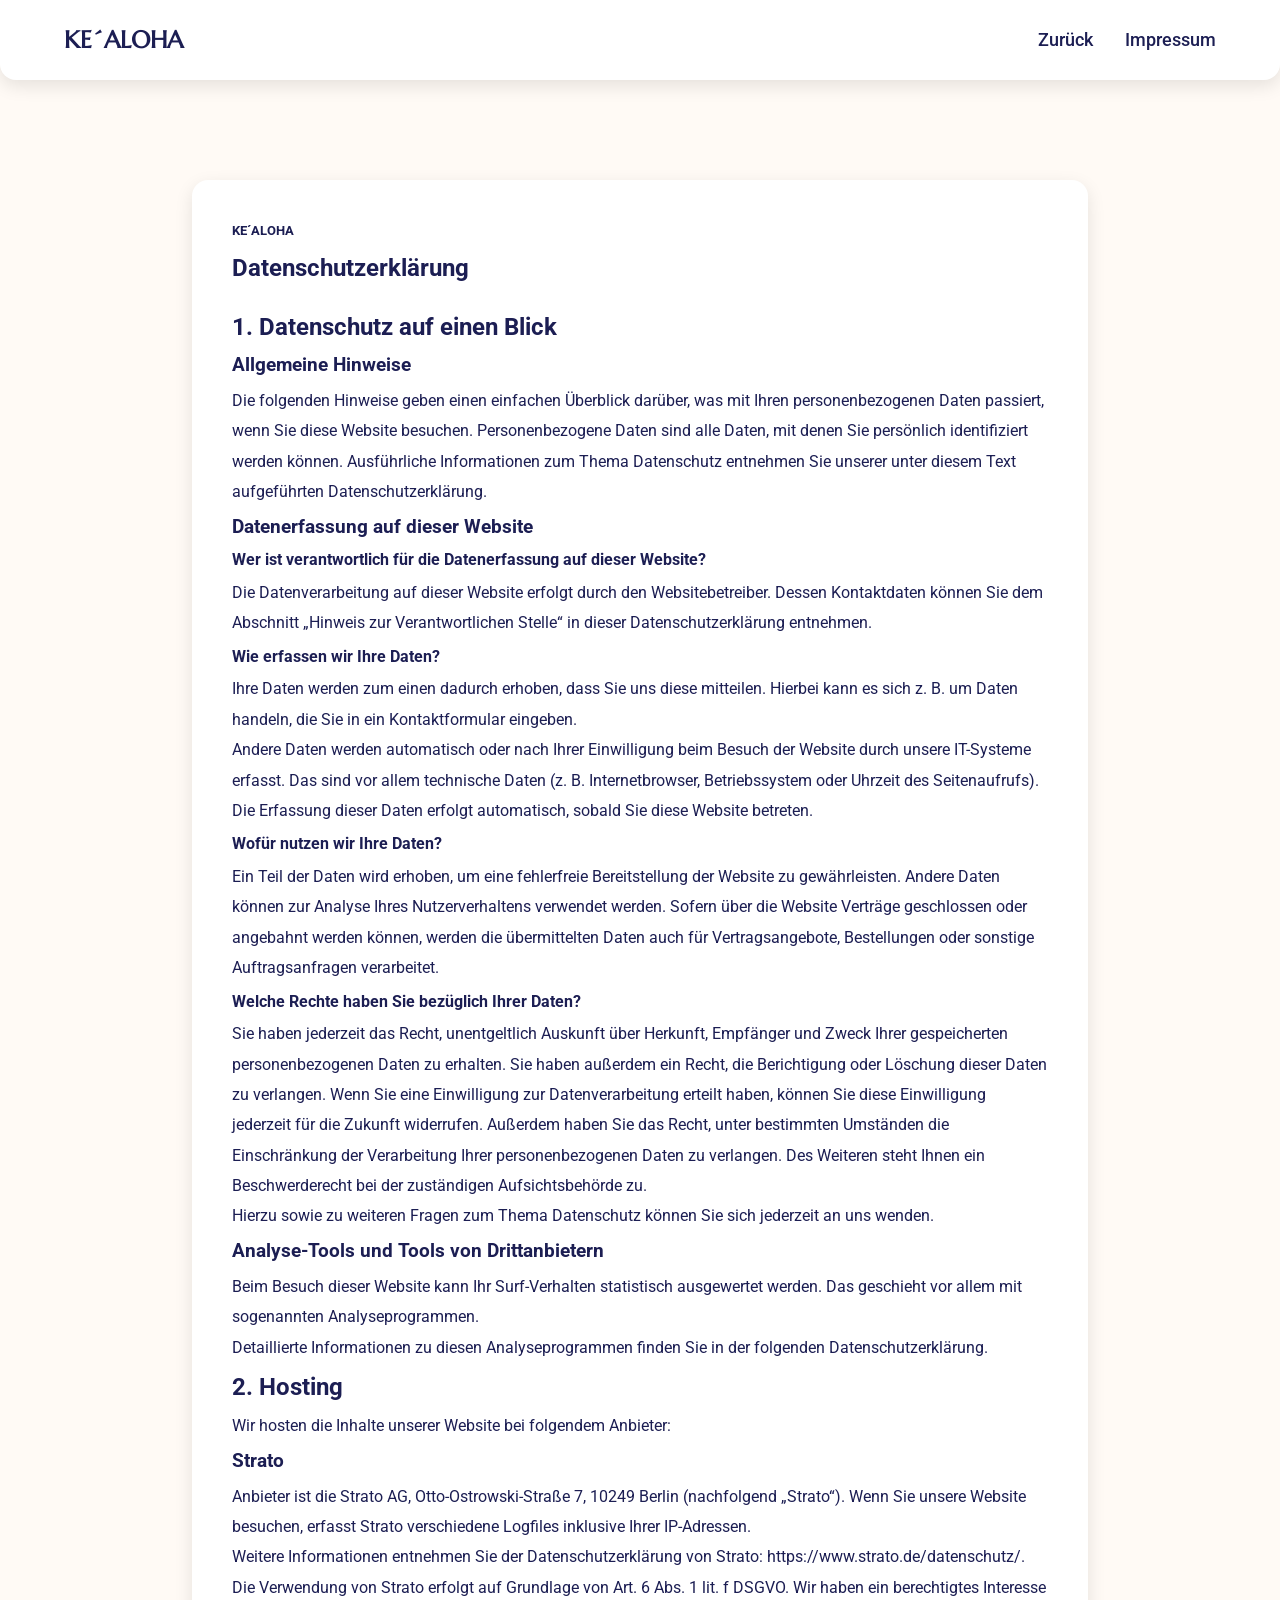
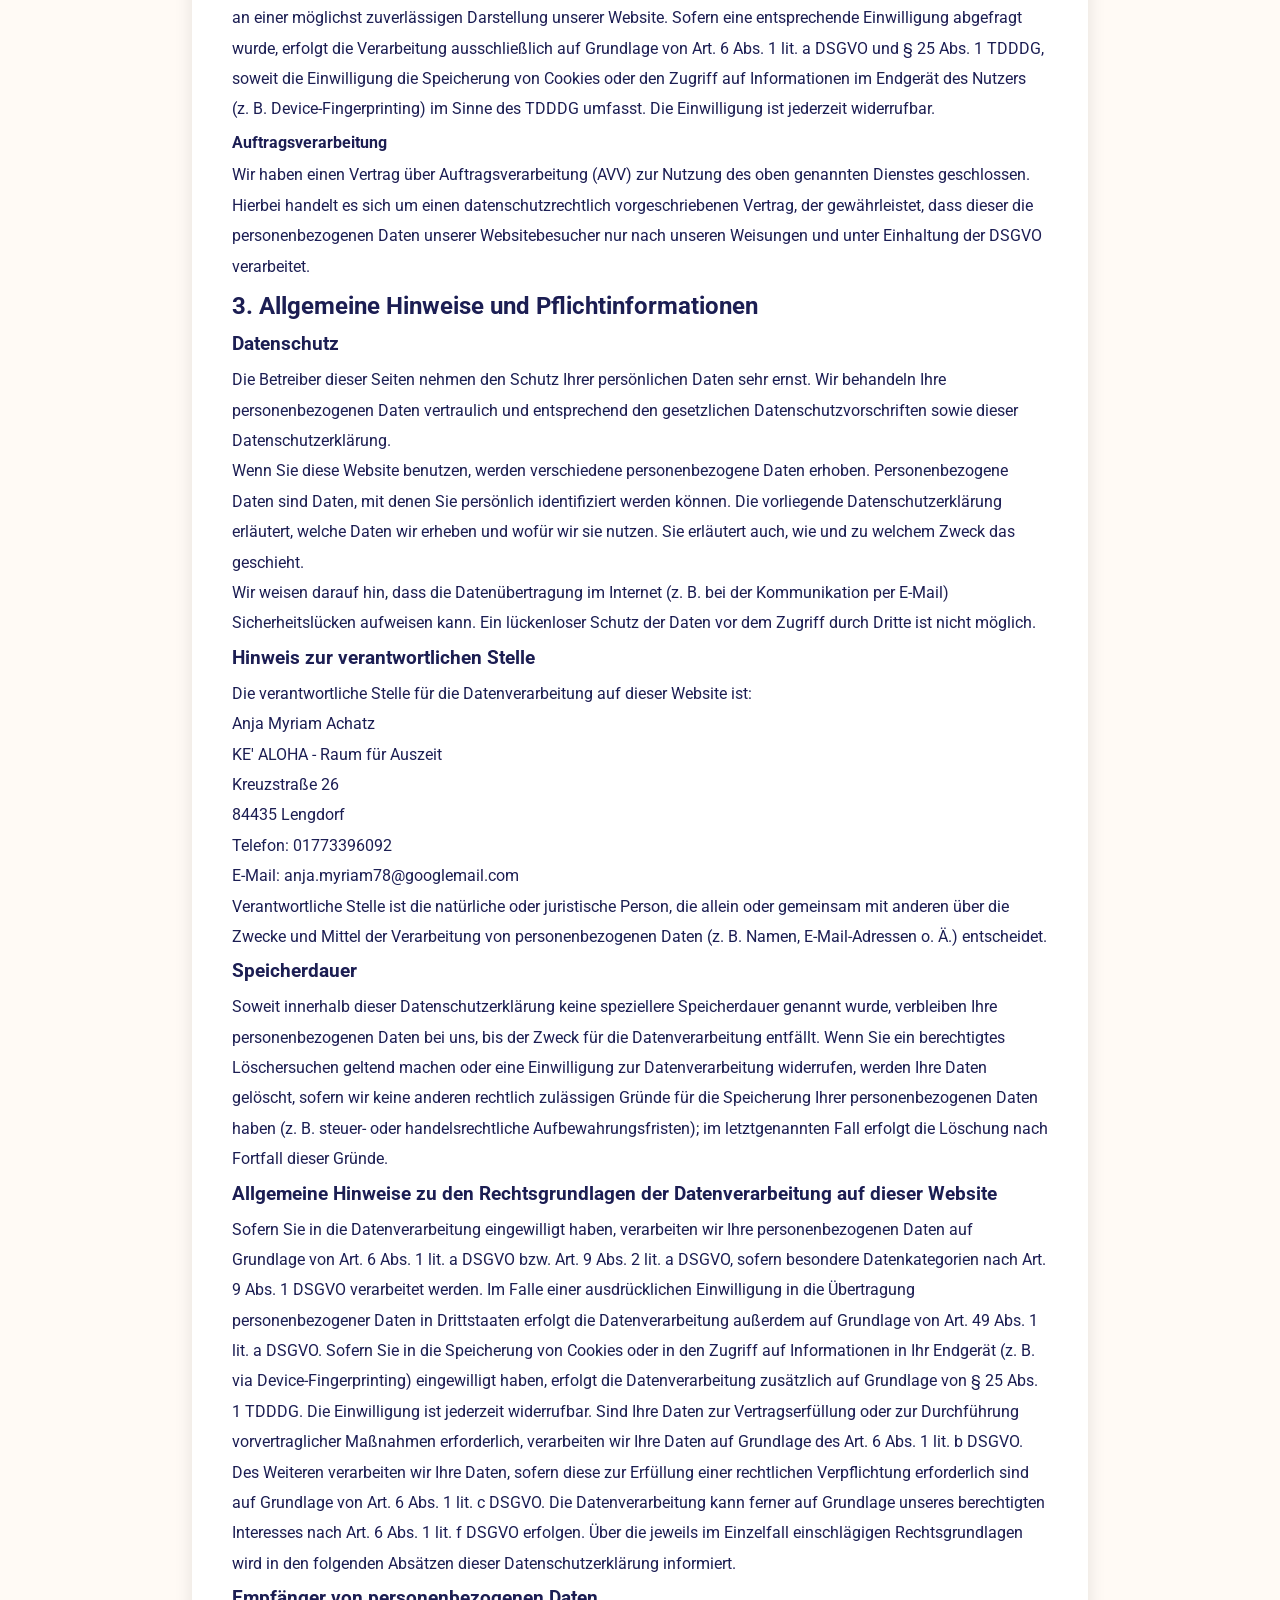
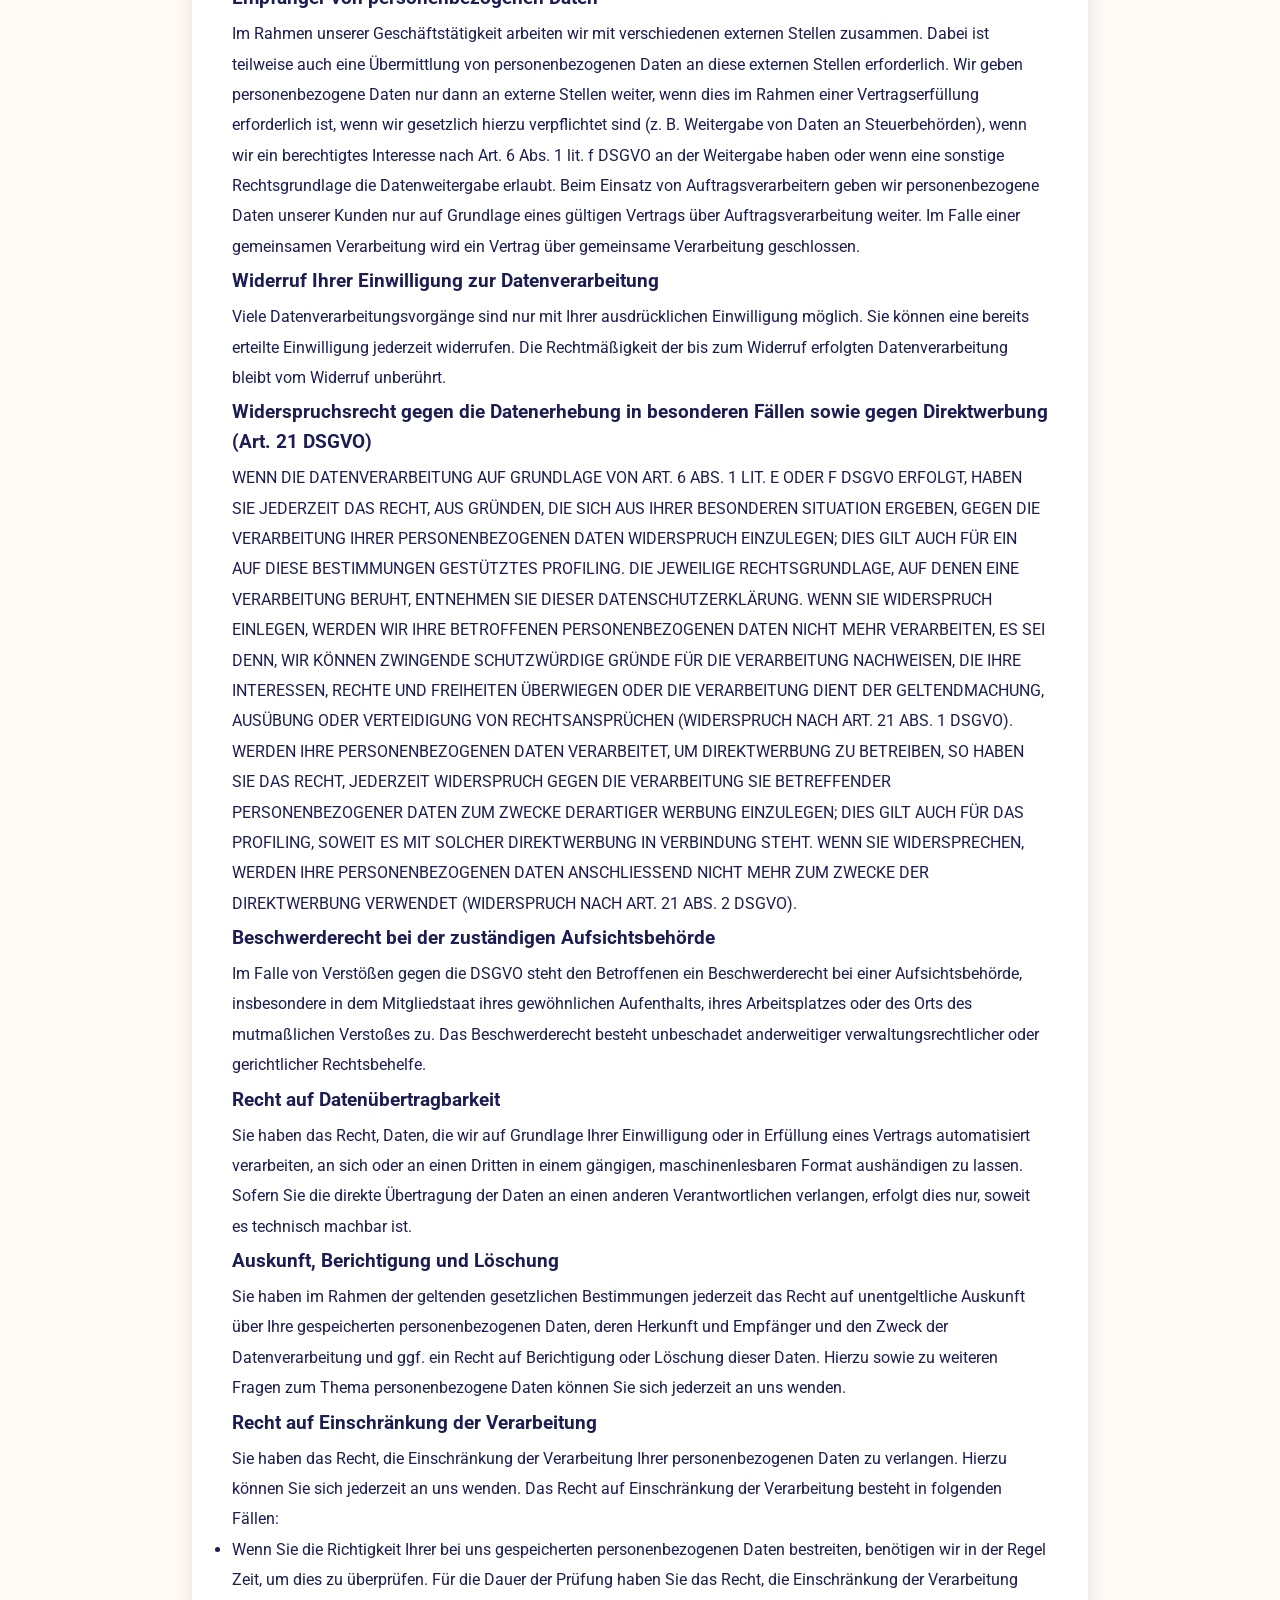
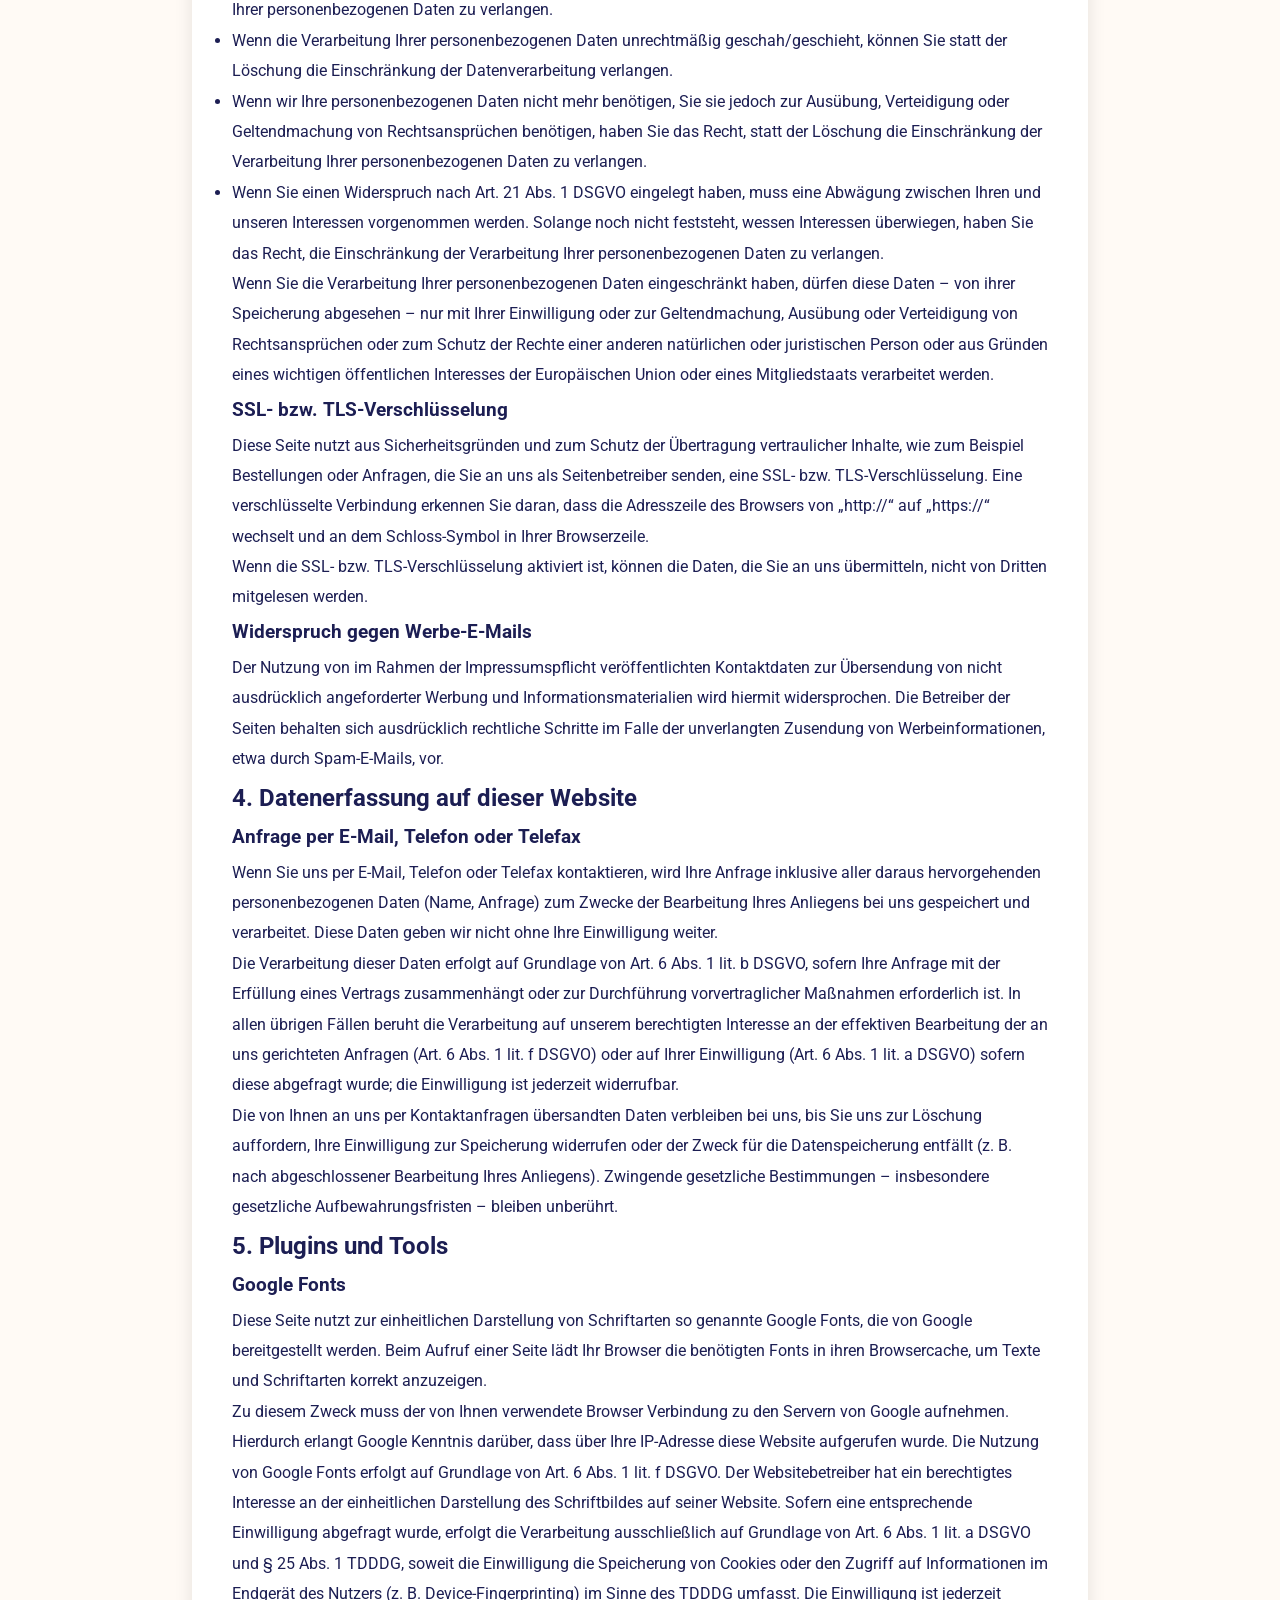
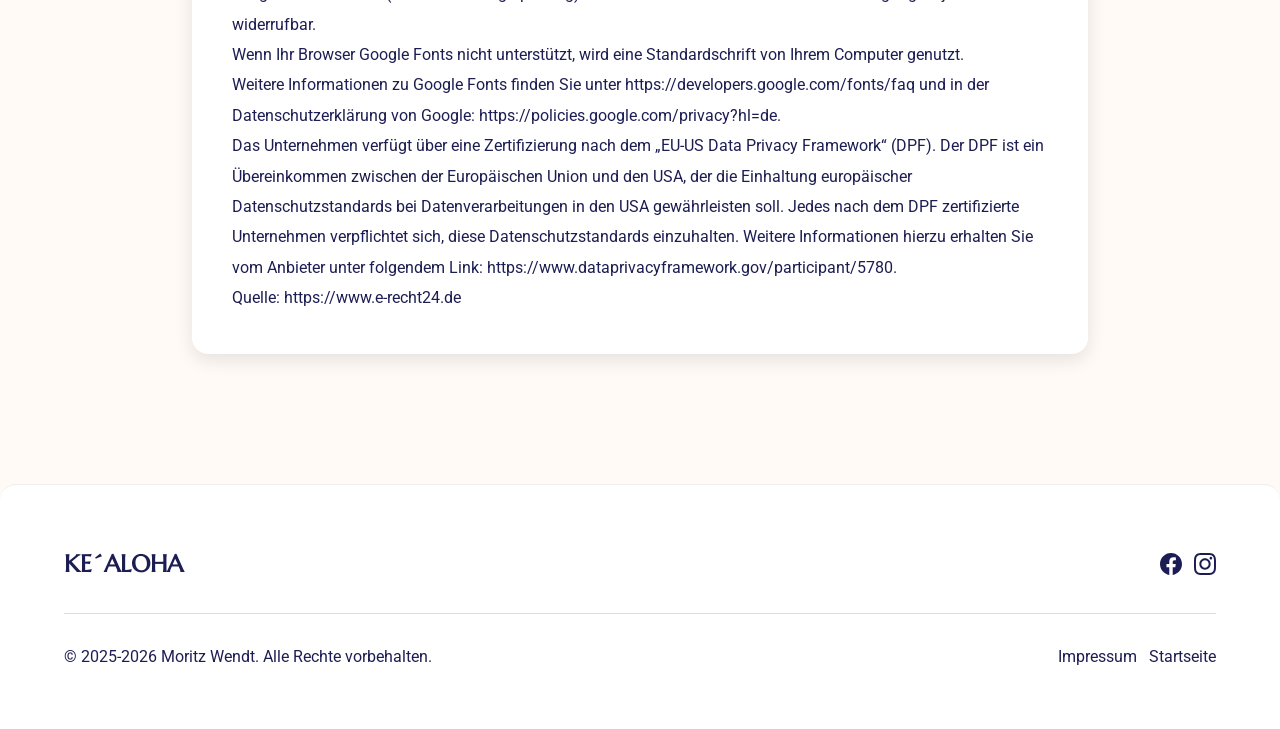
==== datenschutz/index.html @ 2be11ff4 "minor design and content changes" ====
<!DOCTYPE html>
<html lang="de">

<head>
    <meta charset="UTF-8">
    <meta name="viewport" content="width=device-width, initial-scale=1.0">
    <title>KE´ALOHA – Raum für Auszeit</title>
    <link rel="icon" type="image/png" href="../assets/images/aloha.jpg">
    <link rel="stylesheet" href="../assets/style/style.css">
    <link href='https://unpkg.com/boxicons@2.1.4/css/boxicons.min.css' rel='stylesheet'>
    <link rel="preconnect" href="https://fonts.googleapis.com">
    <link rel="preconnect" href="https://fonts.gstatic.com" crossorigin>
    <link href="https://fonts.googleapis.com/css2?family=Inter:ital,opsz,wght@0,14..32,100..900;1,14..32,100..900&family=Marcellus&display=swap" rel="stylesheet">

    <style>
        p {
            margin: 0 !important;
        }
        h2{
            margin: 5px 0 !important;
        }
        h3{
            margin: 5px 0 !important;
        }
        h4{
            margin: 5px 0 !important;
        }
        </style>
</head>

<body>
    <nav>
        <div class="logo">
            <p class="top-logo">KE´ALOHA</p>
        </div>
        <ul>
            <li>
                <a href="../index.html">Zurück</a>
            </li>
            <li>
                <a href="../impressum/">Impressum</a>
            </li>
        </ul>
        <button class="btn-primary" style="display: none;">Kontakt</button>
        <button id="menuButton" onclick="openMenu()">
            <i class='bx bx-menu'></i>
        </button>
    </nav>
    <section class="data" id="main">
        <div class="page-card">
            <h5>KE´ALOHA</h5>
            <h1 style="margin: 8px 0 20px;">Datenschutz&shy;erkl&auml;rung</h1>
            <h2>1. Datenschutz auf einen Blick</h2>
            <h3>Allgemeine Hinweise</h3>
            <p>Die folgenden Hinweise geben einen einfachen &Uuml;berblick dar&uuml;ber, was mit Ihren personenbezogenen Daten passiert, wenn Sie diese Website besuchen. Personenbezogene Daten sind alle Daten, mit denen Sie pers&ouml;nlich identifiziert
                werden k&ouml;nnen. Ausf&uuml;hrliche Informationen zum Thema Datenschutz entnehmen Sie unserer unter diesem Text aufgef&uuml;hrten Datenschutzerkl&auml;rung.</p>
            <h3>Datenerfassung auf dieser Website</h3>
            <h4>Wer ist verantwortlich f&uuml;r die Datenerfassung auf dieser Website?</h4>
            <p>Die Datenverarbeitung auf dieser Website erfolgt durch den Websitebetreiber. Dessen Kontaktdaten k&ouml;nnen Sie dem Abschnitt &bdquo;Hinweis zur Verantwortlichen Stelle&ldquo; in dieser Datenschutzerkl&auml;rung entnehmen.</p>
            <h4>Wie erfassen wir Ihre Daten?</h4>
            <p>Ihre Daten werden zum einen dadurch erhoben, dass Sie uns diese mitteilen. Hierbei kann es sich z.&nbsp;B. um Daten handeln, die Sie in ein Kontaktformular eingeben.</p>
            <p>Andere Daten werden automatisch oder nach Ihrer Einwilligung beim Besuch der Website durch unsere IT-Systeme erfasst. Das sind vor allem technische Daten (z.&nbsp;B. Internetbrowser, Betriebssystem oder Uhrzeit des Seitenaufrufs). Die Erfassung
                dieser Daten erfolgt automatisch, sobald Sie diese Website betreten.</p>
            <h4>Wof&uuml;r nutzen wir Ihre Daten?</h4>
            <p>Ein Teil der Daten wird erhoben, um eine fehlerfreie Bereitstellung der Website zu gew&auml;hrleisten. Andere Daten k&ouml;nnen zur Analyse Ihres Nutzerverhaltens verwendet werden. Sofern &uuml;ber die Website Vertr&auml;ge geschlossen oder
                angebahnt werden k&ouml;nnen, werden die &uuml;bermittelten Daten auch f&uuml;r Vertragsangebote, Bestellungen oder sonstige Auftragsanfragen verarbeitet.</p>
            <h4>Welche Rechte haben Sie bez&uuml;glich Ihrer Daten?</h4>
            <p>Sie haben jederzeit das Recht, unentgeltlich Auskunft &uuml;ber Herkunft, Empf&auml;nger und Zweck Ihrer gespeicherten personenbezogenen Daten zu erhalten. Sie haben au&szlig;erdem ein Recht, die Berichtigung oder L&ouml;schung dieser Daten
                zu verlangen. Wenn Sie eine Einwilligung zur Datenverarbeitung erteilt haben, k&ouml;nnen Sie diese Einwilligung jederzeit f&uuml;r die Zukunft widerrufen. Au&szlig;erdem haben Sie das Recht, unter bestimmten Umst&auml;nden die Einschr&auml;nkung
                der Verarbeitung Ihrer personenbezogenen Daten zu verlangen. Des Weiteren steht Ihnen ein Beschwerderecht bei der zust&auml;ndigen Aufsichtsbeh&ouml;rde zu.</p>
            <p>Hierzu sowie zu weiteren Fragen zum Thema Datenschutz k&ouml;nnen Sie sich jederzeit an uns wenden.</p>
            <h3>Analyse-Tools und Tools von Dritt&shy;anbietern</h3>
            <p>Beim Besuch dieser Website kann Ihr Surf-Verhalten statistisch ausgewertet werden. Das geschieht vor allem mit sogenannten Analyseprogrammen.</p>
            <p>Detaillierte Informationen zu diesen Analyseprogrammen finden Sie in der folgenden Datenschutzerkl&auml;rung.</p>
            <h2>2. Hosting</h2>
            <p>Wir hosten die Inhalte unserer Website bei folgendem Anbieter:</p>
            <h3>Strato</h3>
            <p>Anbieter ist die Strato AG, Otto-Ostrowski-Stra&szlig;e 7, 10249 Berlin (nachfolgend &bdquo;Strato&ldquo;). Wenn Sie unsere Website besuchen, erfasst Strato verschiedene Logfiles inklusive Ihrer IP-Adressen.</p>
            <p>Weitere Informationen entnehmen Sie der Datenschutzerkl&auml;rung von Strato: <a href="https://www.strato.de/datenschutz/" target="_blank" rel="noopener noreferrer">https://www.strato.de/datenschutz/</a>.</p>
            <p>Die Verwendung von Strato erfolgt auf Grundlage von Art. 6 Abs. 1 lit. f DSGVO. Wir haben ein berechtigtes Interesse an einer m&ouml;glichst zuverl&auml;ssigen Darstellung unserer Website. Sofern eine entsprechende Einwilligung abgefragt wurde,
                erfolgt die Verarbeitung ausschlie&szlig;lich auf Grundlage von Art. 6 Abs. 1 lit. a DSGVO und &sect; 25 Abs. 1 TDDDG, soweit die Einwilligung die Speicherung von Cookies oder den Zugriff auf Informationen im Endger&auml;t des Nutzers
                (z.&nbsp;B. Device-Fingerprinting) im Sinne des TDDDG umfasst. Die Einwilligung ist jederzeit widerrufbar.</p>

            <h4>Auftragsverarbeitung</h4>
            <p>Wir haben einen Vertrag &uuml;ber Auftragsverarbeitung (AVV) zur Nutzung des oben genannten Dienstes geschlossen. Hierbei handelt es sich um einen datenschutzrechtlich vorgeschriebenen Vertrag, der gew&auml;hrleistet, dass dieser die personenbezogenen
                Daten unserer Websitebesucher nur nach unseren Weisungen und unter Einhaltung der DSGVO verarbeitet.</p>
            <h2>3. Allgemeine Hinweise und Pflicht&shy;informationen</h2>
            <h3>Datenschutz</h3>
            <p>Die Betreiber dieser Seiten nehmen den Schutz Ihrer pers&ouml;nlichen Daten sehr ernst. Wir behandeln Ihre personenbezogenen Daten vertraulich und entsprechend den gesetzlichen Datenschutzvorschriften sowie dieser Datenschutzerkl&auml;rung.</p>
            <p>Wenn Sie diese Website benutzen, werden verschiedene personenbezogene Daten erhoben. Personenbezogene Daten sind Daten, mit denen Sie pers&ouml;nlich identifiziert werden k&ouml;nnen. Die vorliegende Datenschutzerkl&auml;rung erl&auml;utert,
                welche Daten wir erheben und wof&uuml;r wir sie nutzen. Sie erl&auml;utert auch, wie und zu welchem Zweck das geschieht.</p>
            <p>Wir weisen darauf hin, dass die Daten&uuml;bertragung im Internet (z.&nbsp;B. bei der Kommunikation per E-Mail) Sicherheitsl&uuml;cken aufweisen kann. Ein l&uuml;ckenloser Schutz der Daten vor dem Zugriff durch Dritte ist nicht m&ouml;glich.</p>
            <h3>Hinweis zur verantwortlichen Stelle</h3>
            <p>Die verantwortliche Stelle f&uuml;r die Datenverarbeitung auf dieser Website ist:</p>
            <p>Anja Myriam Achatz
                <br /> KE&#039; ALOHA - Raum f&uuml;r Auszeit
                <br /> Kreuzstra&szlig;e 26
                <br /> 84435 Lengdorf</p>

            <p>Telefon: 01773396092
                <br /> E-Mail: anja.myriam78@googlemail.com</p>
            <p>Verantwortliche Stelle ist die nat&uuml;rliche oder juristische Person, die allein oder gemeinsam mit anderen &uuml;ber die Zwecke und Mittel der Verarbeitung von personenbezogenen Daten (z.&nbsp;B. Namen, E-Mail-Adressen o. &Auml;.) entscheidet.</p>

            <h3>Speicherdauer</h3>
            <p>Soweit innerhalb dieser Datenschutzerkl&auml;rung keine speziellere Speicherdauer genannt wurde, verbleiben Ihre personenbezogenen Daten bei uns, bis der Zweck f&uuml;r die Datenverarbeitung entf&auml;llt. Wenn Sie ein berechtigtes L&ouml;schersuchen
                geltend machen oder eine Einwilligung zur Datenverarbeitung widerrufen, werden Ihre Daten gel&ouml;scht, sofern wir keine anderen rechtlich zul&auml;ssigen Gr&uuml;nde f&uuml;r die Speicherung Ihrer personenbezogenen Daten haben (z.&nbsp;B.
                steuer- oder handelsrechtliche Aufbewahrungsfristen); im letztgenannten Fall erfolgt die L&ouml;schung nach Fortfall dieser Gr&uuml;nde.</p>
            <h3>Allgemeine Hinweise zu den Rechtsgrundlagen der Datenverarbeitung auf dieser Website</h3>
            <p>Sofern Sie in die Datenverarbeitung eingewilligt haben, verarbeiten wir Ihre personenbezogenen Daten auf Grundlage von Art. 6 Abs. 1 lit. a DSGVO bzw. Art. 9 Abs. 2 lit. a DSGVO, sofern besondere Datenkategorien nach Art. 9 Abs. 1 DSGVO verarbeitet
                werden. Im Falle einer ausdr&uuml;cklichen Einwilligung in die &Uuml;bertragung personenbezogener Daten in Drittstaaten erfolgt die Datenverarbeitung au&szlig;erdem auf Grundlage von Art. 49 Abs. 1 lit. a DSGVO. Sofern Sie in die Speicherung
                von Cookies oder in den Zugriff auf Informationen in Ihr Endger&auml;t (z.&nbsp;B. via Device-Fingerprinting) eingewilligt haben, erfolgt die Datenverarbeitung zus&auml;tzlich auf Grundlage von &sect; 25 Abs. 1 TDDDG. Die Einwilligung
                ist jederzeit widerrufbar. Sind Ihre Daten zur Vertragserf&uuml;llung oder zur Durchf&uuml;hrung vorvertraglicher Ma&szlig;nahmen erforderlich, verarbeiten wir Ihre Daten auf Grundlage des Art. 6 Abs. 1 lit. b DSGVO. Des Weiteren verarbeiten
                wir Ihre Daten, sofern diese zur Erf&uuml;llung einer rechtlichen Verpflichtung erforderlich sind auf Grundlage von Art. 6 Abs. 1 lit. c DSGVO. Die Datenverarbeitung kann ferner auf Grundlage unseres berechtigten Interesses nach Art. 6
                Abs. 1 lit. f DSGVO erfolgen. &Uuml;ber die jeweils im Einzelfall einschl&auml;gigen Rechtsgrundlagen wird in den folgenden Abs&auml;tzen dieser Datenschutzerkl&auml;rung informiert.</p>
            <h3>Empf&auml;nger von personenbezogenen Daten</h3>
            <p>Im Rahmen unserer Gesch&auml;ftst&auml;tigkeit arbeiten wir mit verschiedenen externen Stellen zusammen. Dabei ist teilweise auch eine &Uuml;bermittlung von personenbezogenen Daten an diese externen Stellen erforderlich. Wir geben personenbezogene
                Daten nur dann an externe Stellen weiter, wenn dies im Rahmen einer Vertragserf&uuml;llung erforderlich ist, wenn wir gesetzlich hierzu verpflichtet sind (z.&nbsp;B. Weitergabe von Daten an Steuerbeh&ouml;rden), wenn wir ein berechtigtes
                Interesse nach Art. 6 Abs. 1 lit. f DSGVO an der Weitergabe haben oder wenn eine sonstige Rechtsgrundlage die Datenweitergabe erlaubt. Beim Einsatz von Auftragsverarbeitern geben wir personenbezogene Daten unserer Kunden nur auf Grundlage
                eines g&uuml;ltigen Vertrags &uuml;ber Auftragsverarbeitung weiter. Im Falle einer gemeinsamen Verarbeitung wird ein Vertrag &uuml;ber gemeinsame Verarbeitung geschlossen.</p>
            <h3>Widerruf Ihrer Einwilligung zur Datenverarbeitung</h3>
            <p>Viele Datenverarbeitungsvorg&auml;nge sind nur mit Ihrer ausdr&uuml;cklichen Einwilligung m&ouml;glich. Sie k&ouml;nnen eine bereits erteilte Einwilligung jederzeit widerrufen. Die Rechtm&auml;&szlig;igkeit der bis zum Widerruf erfolgten Datenverarbeitung
                bleibt vom Widerruf unber&uuml;hrt.</p>
            <h3>Widerspruchsrecht gegen die Datenerhebung in besonderen F&auml;llen sowie gegen Direktwerbung (Art. 21 DSGVO)</h3>
            <p>WENN DIE DATENVERARBEITUNG AUF GRUNDLAGE VON ART. 6 ABS. 1 LIT. E ODER F DSGVO ERFOLGT, HABEN SIE JEDERZEIT DAS RECHT, AUS GR&Uuml;NDEN, DIE SICH AUS IHRER BESONDEREN SITUATION ERGEBEN, GEGEN DIE VERARBEITUNG IHRER PERSONENBEZOGENEN DATEN
                WIDERSPRUCH EINZULEGEN; DIES GILT AUCH F&Uuml;R EIN AUF DIESE BESTIMMUNGEN GEST&Uuml;TZTES PROFILING. DIE JEWEILIGE RECHTSGRUNDLAGE, AUF DENEN EINE VERARBEITUNG BERUHT, ENTNEHMEN SIE DIESER DATENSCHUTZERKL&Auml;RUNG. WENN SIE WIDERSPRUCH
                EINLEGEN, WERDEN WIR IHRE BETROFFENEN PERSONENBEZOGENEN DATEN NICHT MEHR VERARBEITEN, ES SEI DENN, WIR K&Ouml;NNEN ZWINGENDE SCHUTZW&Uuml;RDIGE GR&Uuml;NDE F&Uuml;R DIE VERARBEITUNG NACHWEISEN, DIE IHRE INTERESSEN, RECHTE UND FREIHEITEN
                &Uuml;BERWIEGEN ODER DIE VERARBEITUNG DIENT DER GELTENDMACHUNG, AUS&Uuml;BUNG ODER VERTEIDIGUNG VON RECHTSANSPR&Uuml;CHEN (WIDERSPRUCH NACH ART. 21 ABS. 1 DSGVO).</p>
            <p>WERDEN IHRE PERSONENBEZOGENEN DATEN VERARBEITET, UM DIREKTWERBUNG ZU BETREIBEN, SO HABEN SIE DAS RECHT, JEDERZEIT WIDERSPRUCH GEGEN DIE VERARBEITUNG SIE BETREFFENDER PERSONENBEZOGENER DATEN ZUM ZWECKE DERARTIGER WERBUNG EINZULEGEN; DIES GILT
                AUCH F&Uuml;R DAS PROFILING, SOWEIT ES MIT SOLCHER DIREKTWERBUNG IN VERBINDUNG STEHT. WENN SIE WIDERSPRECHEN, WERDEN IHRE PERSONENBEZOGENEN DATEN ANSCHLIESSEND NICHT MEHR ZUM ZWECKE DER DIREKTWERBUNG VERWENDET (WIDERSPRUCH NACH ART. 21
                ABS. 2 DSGVO).</p>
            <h3>Beschwerde&shy;recht bei der zust&auml;ndigen Aufsichts&shy;beh&ouml;rde</h3>
            <p>Im Falle von Verst&ouml;&szlig;en gegen die DSGVO steht den Betroffenen ein Beschwerderecht bei einer Aufsichtsbeh&ouml;rde, insbesondere in dem Mitgliedstaat ihres gew&ouml;hnlichen Aufenthalts, ihres Arbeitsplatzes oder des Orts des mutma&szlig;lichen
                Versto&szlig;es zu. Das Beschwerderecht besteht unbeschadet anderweitiger verwaltungsrechtlicher oder gerichtlicher Rechtsbehelfe.</p>
            <h3>Recht auf Daten&shy;&uuml;bertrag&shy;barkeit</h3>
            <p>Sie haben das Recht, Daten, die wir auf Grundlage Ihrer Einwilligung oder in Erf&uuml;llung eines Vertrags automatisiert verarbeiten, an sich oder an einen Dritten in einem g&auml;ngigen, maschinenlesbaren Format aush&auml;ndigen zu lassen.
                Sofern Sie die direkte &Uuml;bertragung der Daten an einen anderen Verantwortlichen verlangen, erfolgt dies nur, soweit es technisch machbar ist.</p>
            <h3>Auskunft, Berichtigung und L&ouml;schung</h3>
            <p>Sie haben im Rahmen der geltenden gesetzlichen Bestimmungen jederzeit das Recht auf unentgeltliche Auskunft &uuml;ber Ihre gespeicherten personenbezogenen Daten, deren Herkunft und Empf&auml;nger und den Zweck der Datenverarbeitung und ggf.
                ein Recht auf Berichtigung oder L&ouml;schung dieser Daten. Hierzu sowie zu weiteren Fragen zum Thema personenbezogene Daten k&ouml;nnen Sie sich jederzeit an uns wenden.</p>
            <h3>Recht auf Einschr&auml;nkung der Verarbeitung</h3>
            <p>Sie haben das Recht, die Einschr&auml;nkung der Verarbeitung Ihrer personenbezogenen Daten zu verlangen. Hierzu k&ouml;nnen Sie sich jederzeit an uns wenden. Das Recht auf Einschr&auml;nkung der Verarbeitung besteht in folgenden F&auml;llen:</p>
            <ul>
                <li>Wenn Sie die Richtigkeit Ihrer bei uns gespeicherten personenbezogenen Daten bestreiten, ben&ouml;tigen wir in der Regel Zeit, um dies zu &uuml;berpr&uuml;fen. F&uuml;r die Dauer der Pr&uuml;fung haben Sie das Recht, die Einschr&auml;nkung
                    der Verarbeitung Ihrer personenbezogenen Daten zu verlangen.</li>
                <li>Wenn die Verarbeitung Ihrer personenbezogenen Daten unrechtm&auml;&szlig;ig geschah/geschieht, k&ouml;nnen Sie statt der L&ouml;schung die Einschr&auml;nkung der Datenverarbeitung verlangen.</li>
                <li>Wenn wir Ihre personenbezogenen Daten nicht mehr ben&ouml;tigen, Sie sie jedoch zur Aus&uuml;bung, Verteidigung oder Geltendmachung von Rechtsanspr&uuml;chen ben&ouml;tigen, haben Sie das Recht, statt der L&ouml;schung die Einschr&auml;nkung
                    der Verarbeitung Ihrer personenbezogenen Daten zu verlangen.</li>
                <li>Wenn Sie einen Widerspruch nach Art. 21 Abs. 1 DSGVO eingelegt haben, muss eine Abw&auml;gung zwischen Ihren und unseren Interessen vorgenommen werden. Solange noch nicht feststeht, wessen Interessen &uuml;berwiegen, haben Sie das Recht,
                    die Einschr&auml;nkung der Verarbeitung Ihrer personenbezogenen Daten zu verlangen.</li>
            </ul>
            <p>Wenn Sie die Verarbeitung Ihrer personenbezogenen Daten eingeschr&auml;nkt haben, d&uuml;rfen diese Daten &ndash; von ihrer Speicherung abgesehen &ndash; nur mit Ihrer Einwilligung oder zur Geltendmachung, Aus&uuml;bung oder Verteidigung von
                Rechtsanspr&uuml;chen oder zum Schutz der Rechte einer anderen nat&uuml;rlichen oder juristischen Person oder aus Gr&uuml;nden eines wichtigen &ouml;ffentlichen Interesses der Europ&auml;ischen Union oder eines Mitgliedstaats verarbeitet
                werden.</p>
            <h3>SSL- bzw. TLS-Verschl&uuml;sselung</h3>
            <p>Diese Seite nutzt aus Sicherheitsgr&uuml;nden und zum Schutz der &Uuml;bertragung vertraulicher Inhalte, wie zum Beispiel Bestellungen oder Anfragen, die Sie an uns als Seitenbetreiber senden, eine SSL- bzw. TLS-Verschl&uuml;sselung. Eine
                verschl&uuml;sselte Verbindung erkennen Sie daran, dass die Adresszeile des Browsers von &bdquo;http://&ldquo; auf &bdquo;https://&ldquo; wechselt und an dem Schloss-Symbol in Ihrer Browserzeile.</p>
            <p>Wenn die SSL- bzw. TLS-Verschl&uuml;sselung aktiviert ist, k&ouml;nnen die Daten, die Sie an uns &uuml;bermitteln, nicht von Dritten mitgelesen werden.</p>
            <h3>Widerspruch gegen Werbe-E-Mails</h3>
            <p>Der Nutzung von im Rahmen der Impressumspflicht ver&ouml;ffentlichten Kontaktdaten zur &Uuml;bersendung von nicht ausdr&uuml;cklich angeforderter Werbung und Informationsmaterialien wird hiermit widersprochen. Die Betreiber der Seiten behalten
                sich ausdr&uuml;cklich rechtliche Schritte im Falle der unverlangten Zusendung von Werbeinformationen, etwa durch Spam-E-Mails, vor.</p>
            <h2>4. Datenerfassung auf dieser Website</h2>
            <h3>Anfrage per E-Mail, Telefon oder Telefax</h3>
            <p>Wenn Sie uns per E-Mail, Telefon oder Telefax kontaktieren, wird Ihre Anfrage inklusive aller daraus hervorgehenden personenbezogenen Daten (Name, Anfrage) zum Zwecke der Bearbeitung Ihres Anliegens bei uns gespeichert und verarbeitet. Diese
                Daten geben wir nicht ohne Ihre Einwilligung weiter.</p>
            <p>Die Verarbeitung dieser Daten erfolgt auf Grundlage von Art. 6 Abs. 1 lit. b DSGVO, sofern Ihre Anfrage mit der Erf&uuml;llung eines Vertrags zusammenh&auml;ngt oder zur Durchf&uuml;hrung vorvertraglicher Ma&szlig;nahmen erforderlich ist.
                In allen &uuml;brigen F&auml;llen beruht die Verarbeitung auf unserem berechtigten Interesse an der effektiven Bearbeitung der an uns gerichteten Anfragen (Art. 6 Abs. 1 lit. f DSGVO) oder auf Ihrer Einwilligung (Art. 6 Abs. 1 lit. a DSGVO)
                sofern diese abgefragt wurde; die Einwilligung ist jederzeit widerrufbar.</p>
            <p>Die von Ihnen an uns per Kontaktanfragen &uuml;bersandten Daten verbleiben bei uns, bis Sie uns zur L&ouml;schung auffordern, Ihre Einwilligung zur Speicherung widerrufen oder der Zweck f&uuml;r die Datenspeicherung entf&auml;llt (z.&nbsp;B.
                nach abgeschlossener Bearbeitung Ihres Anliegens). Zwingende gesetzliche Bestimmungen &ndash; insbesondere gesetzliche Aufbewahrungsfristen &ndash; bleiben unber&uuml;hrt.</p>
            <h2>5. Plugins und Tools</h2>
            <h3>Google Fonts</h3>
            <p>Diese Seite nutzt zur einheitlichen Darstellung von Schriftarten so genannte Google Fonts, die von Google bereitgestellt werden. Beim Aufruf einer Seite l&auml;dt Ihr Browser die ben&ouml;tigten Fonts in ihren Browsercache, um Texte und Schriftarten
                korrekt anzuzeigen.</p>
            <p>Zu diesem Zweck muss der von Ihnen verwendete Browser Verbindung zu den Servern von Google aufnehmen. Hierdurch erlangt Google Kenntnis dar&uuml;ber, dass &uuml;ber Ihre IP-Adresse diese Website aufgerufen wurde. Die Nutzung von Google Fonts
                erfolgt auf Grundlage von Art. 6 Abs. 1 lit. f DSGVO. Der Websitebetreiber hat ein berechtigtes Interesse an der einheitlichen Darstellung des Schriftbildes auf seiner Website. Sofern eine entsprechende Einwilligung abgefragt wurde, erfolgt
                die Verarbeitung ausschlie&szlig;lich auf Grundlage von Art. 6 Abs. 1 lit. a DSGVO und &sect; 25 Abs. 1 TDDDG, soweit die Einwilligung die Speicherung von Cookies oder den Zugriff auf Informationen im Endger&auml;t des Nutzers (z.&nbsp;B.
                Device-Fingerprinting) im Sinne des TDDDG umfasst. Die Einwilligung ist jederzeit widerrufbar.</p>
            <p>Wenn Ihr Browser Google Fonts nicht unterst&uuml;tzt, wird eine Standardschrift von Ihrem Computer genutzt.</p>
            <p>Weitere Informationen zu Google Fonts finden Sie unter <a href="https://developers.google.com/fonts/faq" target="_blank" rel="noopener noreferrer">https://developers.google.com/fonts/faq</a> und in der Datenschutzerkl&auml;rung von Google:
                <a href="https://policies.google.com/privacy?hl=de" target="_blank" rel="noopener noreferrer">https://policies.google.com/privacy?hl=de</a>.</p>
            <p>Das Unternehmen verf&uuml;gt &uuml;ber eine Zertifizierung nach dem &bdquo;EU-US Data Privacy Framework&ldquo; (DPF). Der DPF ist ein &Uuml;bereinkommen zwischen der Europ&auml;ischen Union und den USA, der die Einhaltung europ&auml;ischer
                Datenschutzstandards bei Datenverarbeitungen in den USA gew&auml;hrleisten soll. Jedes nach dem DPF zertifizierte Unternehmen verpflichtet sich, diese Datenschutzstandards einzuhalten. Weitere Informationen hierzu erhalten Sie vom Anbieter
                unter folgendem Link: <a href="https://www.dataprivacyframework.gov/participant/5780" target="_blank" rel="noopener noreferrer">https://www.dataprivacyframework.gov/participant/5780</a>.</p>
            <p>Quelle: <a href="https://www.e-recht24.de">https://www.e-recht24.de</a></p>
        </div>
    </section>
    <footer>
        <div class="top">
            <div class="logo">
                <a href="../index.html" class="top-logo">KE´ALOHA</a>
            </div>
            <div class="social-links">
                <a href="https://www.facebook.com/people/Myriam-Achatz/100092449721151/" aria-label="Facebook">
                    <svg xmlns="http://www.w3.org/2000/svg" viewBox="0 0 24 24" fill="currentColor" width="1em" height="1em"><path d="M24 12.073c0-6.627-5.373-12-12-12s-12 5.373-12 12c0 5.99 4.388 10.954 10.125 11.854v-8.385H7.078v-3.47h3.047V9.43c0-3.007 1.792-4.669 4.533-4.669 1.312 0 2.686.235 2.686.235v2.953H15.83c-1.491 0-1.956.925-1.956 1.874v2.25h3.328l-.532 3.47h-2.796v8.385C19.612 23.027 24 18.062 24 12.073z"/></svg>
                </a>
                <a href="https://www.instagram.com/myriamachatz/" aria-label="Instagram">
                    <svg xmlns="http://www.w3.org/2000/svg" viewBox="0 0 24 24" fill="currentColor" width="1em" height="1em"><path d="M12 2.163c3.204 0 3.584.012 4.85.07 3.252.148 4.771 1.691 4.919 4.919.058 1.265.069 1.645.069 4.849 0 3.205-.012 3.584-.069 4.849-.149 3.225-1.664 4.771-4.919 4.919-1.266.058-1.644.07-4.85.07-3.204 0-3.584-.012-4.849-.07-3.26-.149-4.771-1.699-4.919-4.92-.058-1.265-.07-1.644-.07-4.849 0-3.204.013-3.583.07-4.849.149-3.227 1.664-4.771 4.919-4.919 1.266-.057 1.645-.069 4.849-.069zm0-2.163c-3.259 0-3.667.014-4.947.072-4.358.2-6.78 2.618-6.98 6.98-.059 1.281-.073 1.689-.073 4.948 0 3.259.014 3.668.072 4.948.2 4.358 2.618 6.78 6.98 6.98 1.281.058 1.689.072 4.948.072 3.259 0 3.668-.014 4.948-.072 4.354-.2 6.782-2.618 6.979-6.98.059-1.28.073-1.689.073-4.948 0-3.259-.014-3.667-.072-4.947-.196-4.354-2.617-6.78-6.979-6.98-1.281-.059-1.69-.073-4.949-.073zm0 5.838c-3.403 0-6.162 2.759-6.162 6.162s2.759 6.163 6.162 6.163 6.162-2.759 6.162-6.163c0-3.403-2.759-6.162-6.162-6.162zm0 10.162c-2.209 0-4-1.79-4-4 0-2.209 1.791-4 4-4s4 1.791 4 4c0 2.21-1.791 4-4 4zm6.406-11.845c-.796 0-1.441.645-1.441 1.44s.645 1.44 1.441 1.44c.795 0 1.439-.645 1.439-1.44s-.644-1.44-1.439-1.44z"/></svg>
                </a>
            </div>
        </div>
        <div class="separator"></div>
        <div class="bottom">
            <p>© 2025-2026 Moritz Wendt. Alle Rechte vorbehalten.</p>
            <div class="links">
                <a href="../impressum/" style="padding-right: 8px;">Impressum</a>
                <a href="../index.html">Startseite</a>
            </div>
        </div>
    </footer>
    <script src="../assets/script/script.js"></script>
</body>

</html>
---- assets/style/style.css ----
@import url('https://fonts.googleapis.com/css2?family=Roboto:wght@300;400;500;700&display=swap');
@import url('https://fonts.googleapis.com/css2?family=Inter:ital,opsz,wght@0,14..32,100..900;1,14..32,100..900&family=Marcellus&display=swap');

:root {
    --clr-primary: #ff7f16;
    --clr-secondary: #006b6a;
    --clr-bg: #fffaf5;
    --clr-text: #1c1e53;

    --radius: 16px;
    --shadow: 0 6px 18px rgba(0, 0, 0, 0.1);

    --font-h1: 2.5rem;
    --font-h2: 2rem;
    --font-h3: 1.25rem;
    --font-body: 1rem;
    scroll-behavior: smooth;
}

* {
    margin: 0;
    padding: 0;
    box-sizing: border-box;
    font-family: 'Roboto', sans-serif;
    text-decoration: none;
}

body {
    color: var(--clr-text);
    background-color: var(--clr-bg);
    scroll-behavior: smooth;
    line-height: 1.6;
    padding-top: 80px;
}

.main-data{
    display: flex !important;
}

.data{
    padding: 100px 15%;
}

a {
    color: inherit;
}

/* ---------- NAVIGATION ---------- */
nav {
    background-color: #fff;
    position: fixed !important;
    top: 0;
    left: 0;
    width: 100%;
    display: flex;
    justify-content: space-between;
    align-items: center;
    padding: 0 5%;
    height: 80px;
    box-shadow: var(--shadow);
    z-index: 1000;
    border-radius: 0 0 var(--radius) var(--radius);
}

nav ul {
    display: flex;
    gap: 32px;
}

nav ul li {
    list-style: none;
}

nav a {
    color: var(--clr-text);
    text-decoration: none;
    font-weight: 500;
    transition: color 0.3s ease;
}

nav a:hover {
    color: var(--clr-primary);
}

@media (min-width: 992px) {
    nav ul li a {
        position: relative;
        padding-bottom: 3px;
        padding-top: 2px;
        color: var(--clr-text);
    }

    nav ul li a::after {
        content: '';
        position: absolute;
        bottom: 0;
        left: 0;
        width: 0;
        height: 2px;
        border-radius: 100px;
        background-color: var(--clr-secondary);
        transition: width 0.3s ease;
    }

    nav ul li a:hover {
        color: var(--clr-text);
    }

    nav ul li a:hover::after {
        width: 80%;
    }
}

.top-logo{
    font-family: "Marcellus", serif;
    font-size: 1.5rem;
    font-weight: 800;
    font-style: normal;
}

nav .logo {
    display: flex;
    align-items: center;
    gap: 8px;
}

nav .logo img {
    width: 40px;
    height: 40px;
    border-radius: 50%;
}

/* Buttons */
.btn-primary,
.btn-accent,
.btn-disabled {
    padding: 12px 24px;
    border-radius: var(--radius);
    border: none;
    cursor: pointer;
    font-weight: 500;
    transition: all 0.3s ease;
}

.btn-primary {
    background-color: transparent;
    border: 1px solid var(--clr-secondary);
    color: var(--clr-secondary);
}

.btn-primary:hover {
    background-color: var(--clr-secondary);
    color: #fff;
}

.btn-accent {
    background-color: var(--clr-primary);
    color: #fff;
}

.btn-accent:hover {
    background-color: #ff9e40;
}

.btn-disabled {
    background-color: #ddd;
    color: #666;
    cursor: not-allowed;
}

#menuButton {
    display: none;
    background: none;
    border: none;
    font-size: 28px;
}

.main button{
    border-radius: 16px;
    padding: 10px 18px;
    margin: 1rem 0.5rem 0 0;
}

.main button a{
    font-size: 1rem;
    padding: 0;
}
/* ---------- SECTIONS ---------- */
section {
    padding: 100px 5%;
}

/* HERO */
.main {
    display: grid;
    grid-template-columns: 1fr 1fr;
    grid-template-rows: 1fr;
    align-items: center;
    justify-content: space-between;
    gap: 40px;
    flex-wrap: wrap;
}

.main .left h1 {
    font-size: var(--font-h1);
    margin: 10px 0;
}

.main .left span {
    color: var(--clr-primary);
}

.main p {
    font-size: var(--font-body);
    margin-top: 16px;
}

.main img {
    width: 100%;
    max-width: 450px;
    border-radius: var(--radius);
    box-shadow: var(--shadow);
}

.main .right{
    display: flex;
    justify-content: flex-end;
}

/* .main .right, .about .left{
    display: grid;
    justify-items: center;
    align-items: center;
} */
/* ---------- LEISTUNGEN ---------- */

.skills{
    background-color: #fffaf0; /* gleiche Farbe wie .timeline */
    border-radius: var(--radius);
    box-shadow: var(--shadow);
    padding: 80px 5%;
}

.skill-items {
    display: grid;
    grid-template-columns: repeat(auto-fit, minmax(280px, 1fr));
    gap: 30px;
}

.skills h2 {
    text-align: center;
    margin-bottom: 50px;
}

.skill-items .item {
    background-color: #fff;
    border-radius: var(--radius);
    padding: 30px;
    box-shadow: var(--shadow);
    transition: transform 0.3s ease;
}

.skill-items .item:hover {
    transform: translateY(-4px);
}

.skill-items .icon {
    font-size: 32px;
    color: var(--clr-secondary);
    margin-bottom: -5px;
}

/* ---------- ABOUT ---------- */
.about {
    display: grid;
    grid-template-columns: 1fr 1fr;
    grid-template-rows: 1fr;
    align-items: center;
    gap: 40px;
    flex-wrap: wrap;
}

.about img {
    width: 100%;
    max-width: 400px;
    border-radius: var(--radius);
    box-shadow: var(--shadow);
}

/* ---------- TIMELINE ---------- */
.timeline {
    background-color: #fffaf0;
    border-radius: var(--radius);
    box-shadow: var(--shadow);
}

.timeline h2 {
    text-align: center;
    margin-bottom: 50px;
}

.timeline-container {
    position: relative;
}

.timeline-container::before {
    content: "";
    position: absolute;
    left: 50%;
    width: 3px;
    background: var(--clr-secondary);
    top: 0;
    bottom: 0;
    transform: translateX(-50%);
}

.timeline-item {
    position: relative;
    width: 50%;
    padding: 20px;
}

.timeline-item.left {
    left: 0;
    text-align: right;
}

.timeline-item.right {
    left: 50%;
}

.timeline-item .content {
    background: #fff;
    padding: 20px 30px;
    border-radius: var(--radius);
    box-shadow: var(--shadow);
    position: relative;
    z-index: 2;
}


/* ABOUT ROOM */

.portfolio{
    padding: 100px 5% 30px 5%;
}


/* GALLERY */

.gallery-box{
    padding: 0 0 0 0;
}

.carousel {
  background: var(--clr-bg);
}

.carousel-cell {
  width: 70%;
  height: 200px;
  display: -webkit-box;
  display: -webkit-flex;
  display:         flex;
  -webkit-box-pack: center;
  -webkit-justify-content: center;
          justify-content: center;
  -webkit-align-items: center;
          align-items: center;
}

.carousel-cell img {
  display: block;
  max-width: 100%;
  max-height: 100%;
  /* dim unselected */
  opacity: 0.7;
  -webkit-transform: scale(0.85);
          transform: scale(0.85);
  -webkit-filter: blur(5px);
          filter: blur(5px);
  -webkit-transition: opacity 0.3s, -webkit-transform 0.3s, transform 0.3s, -webkit-filter 0.3s, filter 0.3s;
          transition: opacity 0.3s, transform 0.3s, filter 0.3s;
}

.carousel-cell.is-selected img {
  opacity: 1;
  -webkit-transform: scale(1);
          transform: scale(1);
  -webkit-filter: none;
          filter: none;
}

@media screen and ( min-width: 768px ) {
  .carousel-cell {
    height: 400px;
  }
}

@media screen and ( min-width: 960px ) {
  .carousel-cell {
    width: 60%;
  }
}

.flickity-prev-next-button {
  width: 60px;
  height: 60px;
  background: transparent;
  opacity: 0.6;
}
.flickity-prev-next-button:hover {
  background: transparent;
  opacity: 1;
}
.flickity-prev-next-button .arrow {
  fill: white;
}
.flickity-prev-next-button.no-svg {
  color: white;
}
.flickity-prev-next-button.previous { left: 0; }
.flickity-prev-next-button.next { right: 0; }
.flickity-prev-next-button:disabled {
  display: none;
}

/* ---------- PAGE CARDS (Impressum / Datenschutz) ---------- */
.page-card {
    background: #fff;
    border-radius: var(--radius);
    padding: 40px;
    box-shadow: var(--shadow);
    margin-bottom: 30px;
}

.page-card p,
.page-card li {
    line-height: 1.9;
}

.page-card h2 { margin-top: 1.4em; }
.page-card h3 { margin-top: 1.1em; }
.page-card h4 { margin-top: 0.8em; }

/* ---------- ROOM + CONTACT SECTION ---------- */
.room {
    background-color: #fffaf0;
    border-radius: var(--radius);
    box-shadow: var(--shadow);
    padding: 80px 5% !important;
    align-items: stretch;
}

.room > div {
    background: #fff;
    border-radius: var(--radius);
    padding: 36px 40px;
    box-shadow: var(--shadow);
}

/* ---------- FOOTER ---------- */
footer {
    background: #fff;
    padding: 60px 5%;
    border-top: 1px solid #eee;
    border-radius: var(--radius) var(--radius) 0 0;
}

footer .top {
    display: flex;
    justify-content: space-between;
    align-items: center;
    flex-wrap: wrap;
    gap: 20px;
}

footer ul {
    display: flex;
    gap: 24px;
    list-style: none;
}

footer .separator {
    height: 1px;
    background: #ddd;
    margin: 30px 0;
}

footer .bottom {
    display: flex;
    justify-content: space-between;
    align-items: center;
    flex-wrap: wrap;
    gap: 10px;
}

footer .links-a-r{
    padding-right: 8px;
}

footer a:hover {
    color: var(--clr-primary);
}

.social-links {
    display: flex;
    gap: 12px;
    align-items: center;
}

.social-links a {
    display: flex;
    align-items: center;
    justify-content: center;
    color: var(--clr-text);
    font-size: 22px;
    transition: color 0.3s ease;
}

.social-links a:hover {
    color: var(--clr-primary);
}

.social-links-button {
    display: inline-flex;
    align-items: center;
    justify-content: center;
    padding: 11px 20px;
    border-radius: 14px;
    width: auto;
    height: auto;
}

.social-links-button:hover {
    background-color: #c45e00 !important;
}

.social-links-button a {
    display: flex;
    align-items: center;
    justify-content: center;
    font-size: 34px;
    line-height: 1;
}


/* ======= NAVIGATION + DROPDOWN ======= */
nav {
    position: relative;
    z-index: 1000;
    border-radius: 0 0 var(--radius) var(--radius);
    box-shadow: var(--shadow);
    transition: border-radius 0.35s ease, box-shadow 0.35s ease;
}

nav.menu-active {
    border-radius: 0;
    box-shadow: none;
}

/* Dropdown-Menü */
nav ul {
    display: none;
    flex-direction: column;
    align-items: center;
    position: absolute;
    top: 80px;
    right: 0;
    width: 100%;
    background: #fff;
    border-radius: 0 0 var(--radius) var(--radius);
    padding: 10px 0;
    box-shadow: 0 10px 10px rgba(0, 0, 0, 0.1);
    opacity: 0;
    transform: translateY(-10px);
    pointer-events: none;
    transition: all 0.35s ease;
    z-index: 900;
}

nav ul.menu-show {
    display: flex;
    opacity: 1;
    transform: translateY(0);
    pointer-events: auto;
    animation: dropIn 0.35s ease forwards;
}

nav ul.menu-hide {
    display: flex;
    opacity: 0;
    transform: translateY(-10px);
    pointer-events: none;
    animation: dropOut 0.35s ease forwards;
}

@keyframes dropIn {
    0% {
        opacity: 0;
        transform: translateY(-10px);
    }

    100% {
        opacity: 1;
        transform: translateY(0);
    }
}

@keyframes dropOut {
    0% {
        opacity: 1;
        transform: translateY(0);
    }

    100% {
        opacity: 0;
        transform: translateY(-10px);
    }
}

nav ul li {
    margin: 4px 0;
}

nav ul a {
    font-size: 1.1rem;
    color: var(--clr-text);
    transition: color 0.3s ease;
}

nav ul a:hover {
    color: var(--clr-primary);
}

#menuButton {
    display: flex;
    justify-content: center;
    align-items: center;
    background: none;
    border: none;
    font-size: 30px;
    color: var(--clr-secondary);
    z-index: 1001;
    transition: transform 0.3s ease, color 0.3s ease;
}

#menuButton.active i {
    transform: rotate(90deg);
    color: var(--clr-primary);
}


@media (max-width: 1200px) {
    .main .left h1 {
        font-size: 2rem;
    }
}


@media (max-width: 992px) {
    nav ul {
        display: none;
    }

    nav .btn-primary {
        display: none;
    }

    .main {
        display: block;
        padding-top: 1rem;
    }

    .main .right {
        display: none;
    }

    .main .right2{
        display: block !important;
        padding-bottom: 0.5rem;  
    }

    .about {
        grid-template-columns: 1fr;
        grid-template-rows: 2fr;
    }

    .data-imp{
        padding-bottom: 0 !important;
    }

    .data{
        padding: 100px 5%;
    }

    #menuButton {
        display: block;
    }

    .timeline-container::before {
        display: flex;
    }

    .timeline-item {
        width: 100%;
    }

    .timeline-item.left,
    .timeline-item.right {
        text-align: left;
        left: 0;
    }

    section {
        padding: 50px 5%;
    }
}

@media (max-width: 576px) {
    .main h1 {
        font-size: 1.8rem;
    }

    /* .btn-primary,
    .btn-accent {
        width: 100%;
    } */

    .skill-items {
        flex-direction: column;
    }

    /* .about {
        text-align: center;
    } */

    footer {
        text-align: center;
    }

    .addres-br{
        display: block !important;
    }
}

@media (min-width: 992px) {

    #menuButton {
        display: none;
    }

    nav {
        display: flex;
        justify-content: space-between;
        align-items: center;
    }

    nav ul {
        display: flex !important;
        position: static;
        flex-direction: row;
        gap: 2rem;
        align-items: center;
        justify-content: flex-end;
        background: transparent;
        box-shadow: none;
        border-radius: 0;
        opacity: 1;
        transform: none;
        pointer-events: auto;
        width: auto;
        padding: 0;
        animation: none;
    }

    nav ul li {
        margin: 0;
    }
}

@media (max-width: 992px) {

    #menuButton {
        display: flex;
    }

    nav ul {
        display: none;
    }

    nav ul.menu-show,
    nav ul.menu-hide {
        display: flex;
    }

    nav ul {
        flex-direction: column;
        position: absolute;
        top: 80px;
        right: 0;
        width: 100%;
        background: #fff;
        border-radius: 0 0 var(--radius) var(--radius);
        padding: 10px 0;
        box-shadow: 0 10px 10px rgba(0, 0, 0, 0.12);
        opacity: 0;
        transform: translateY(-10px);
        pointer-events: none;
        transition: all 0.35s ease;
        z-index: 900;
    }

    nav ul.menu-show {
        opacity: 1;
        transform: translateY(0);
        pointer-events: auto;
    }

    footer .top ul{
        display: none;
    }
}
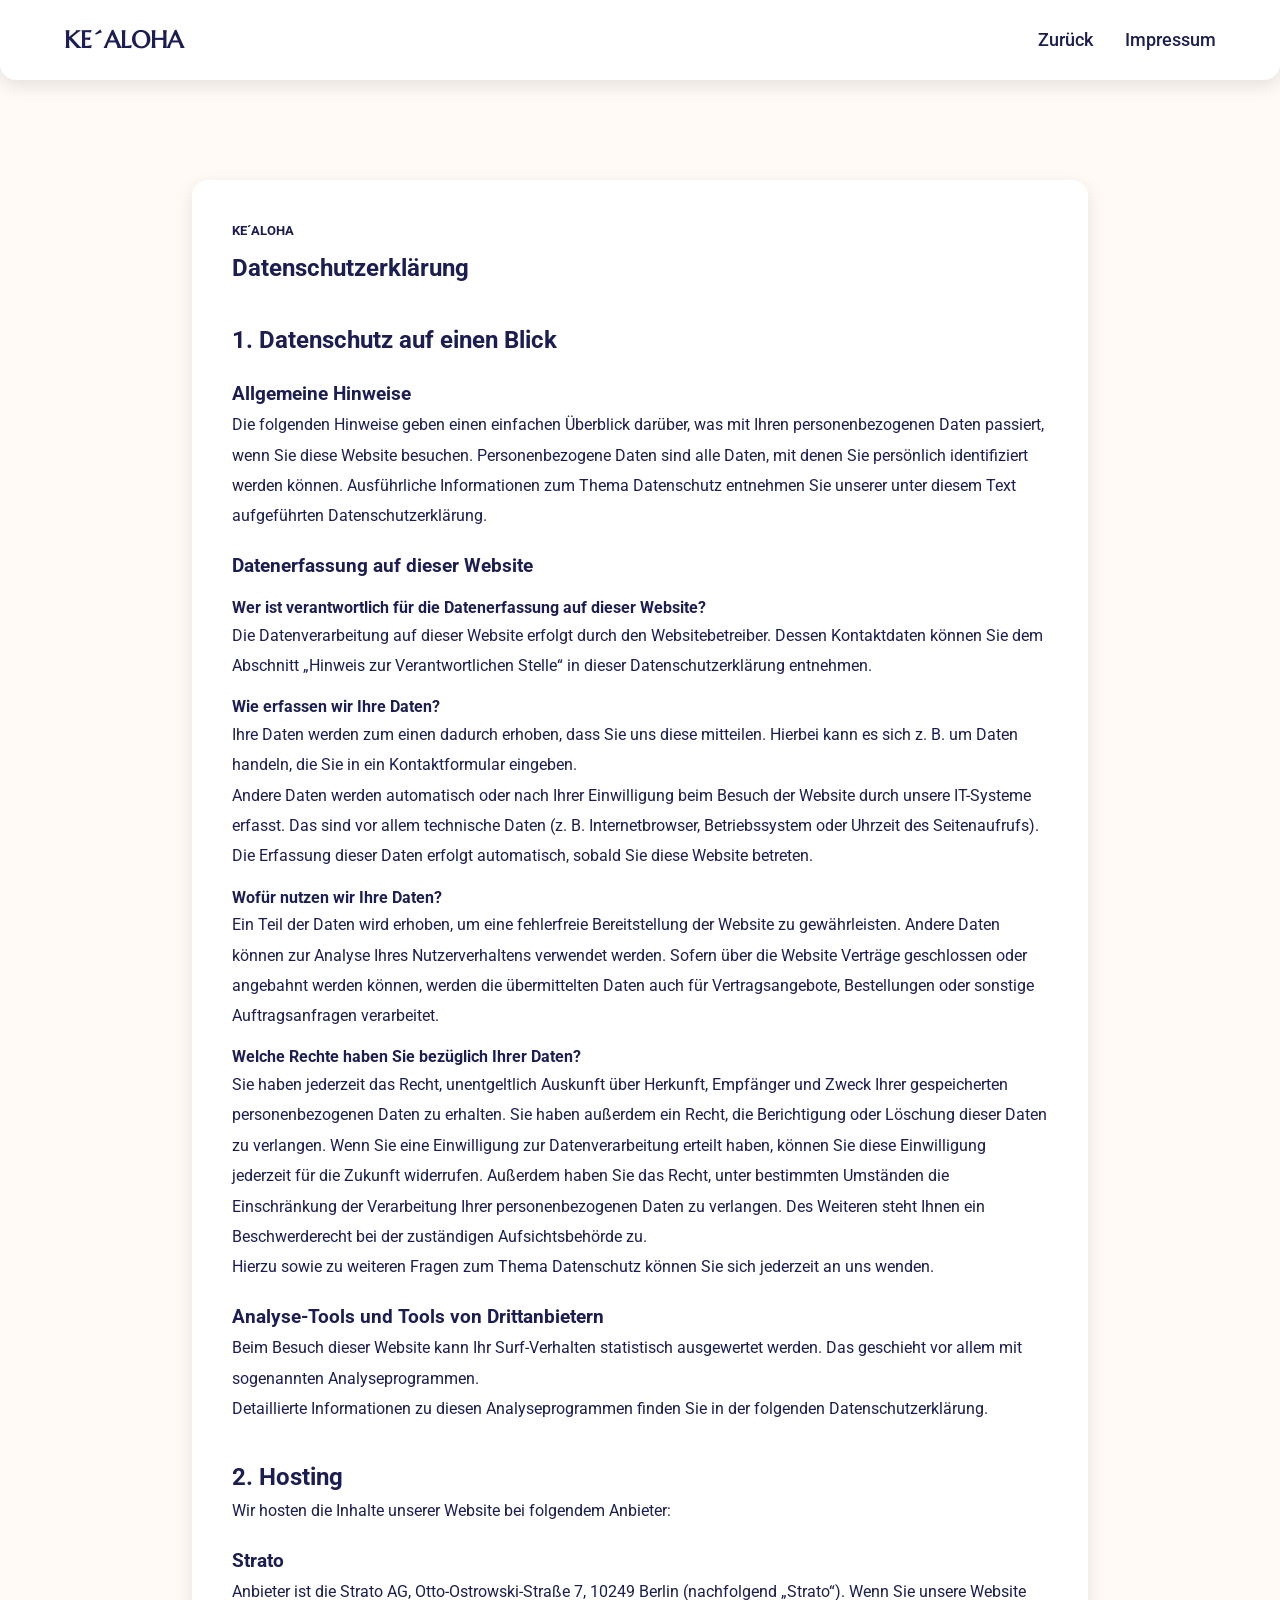
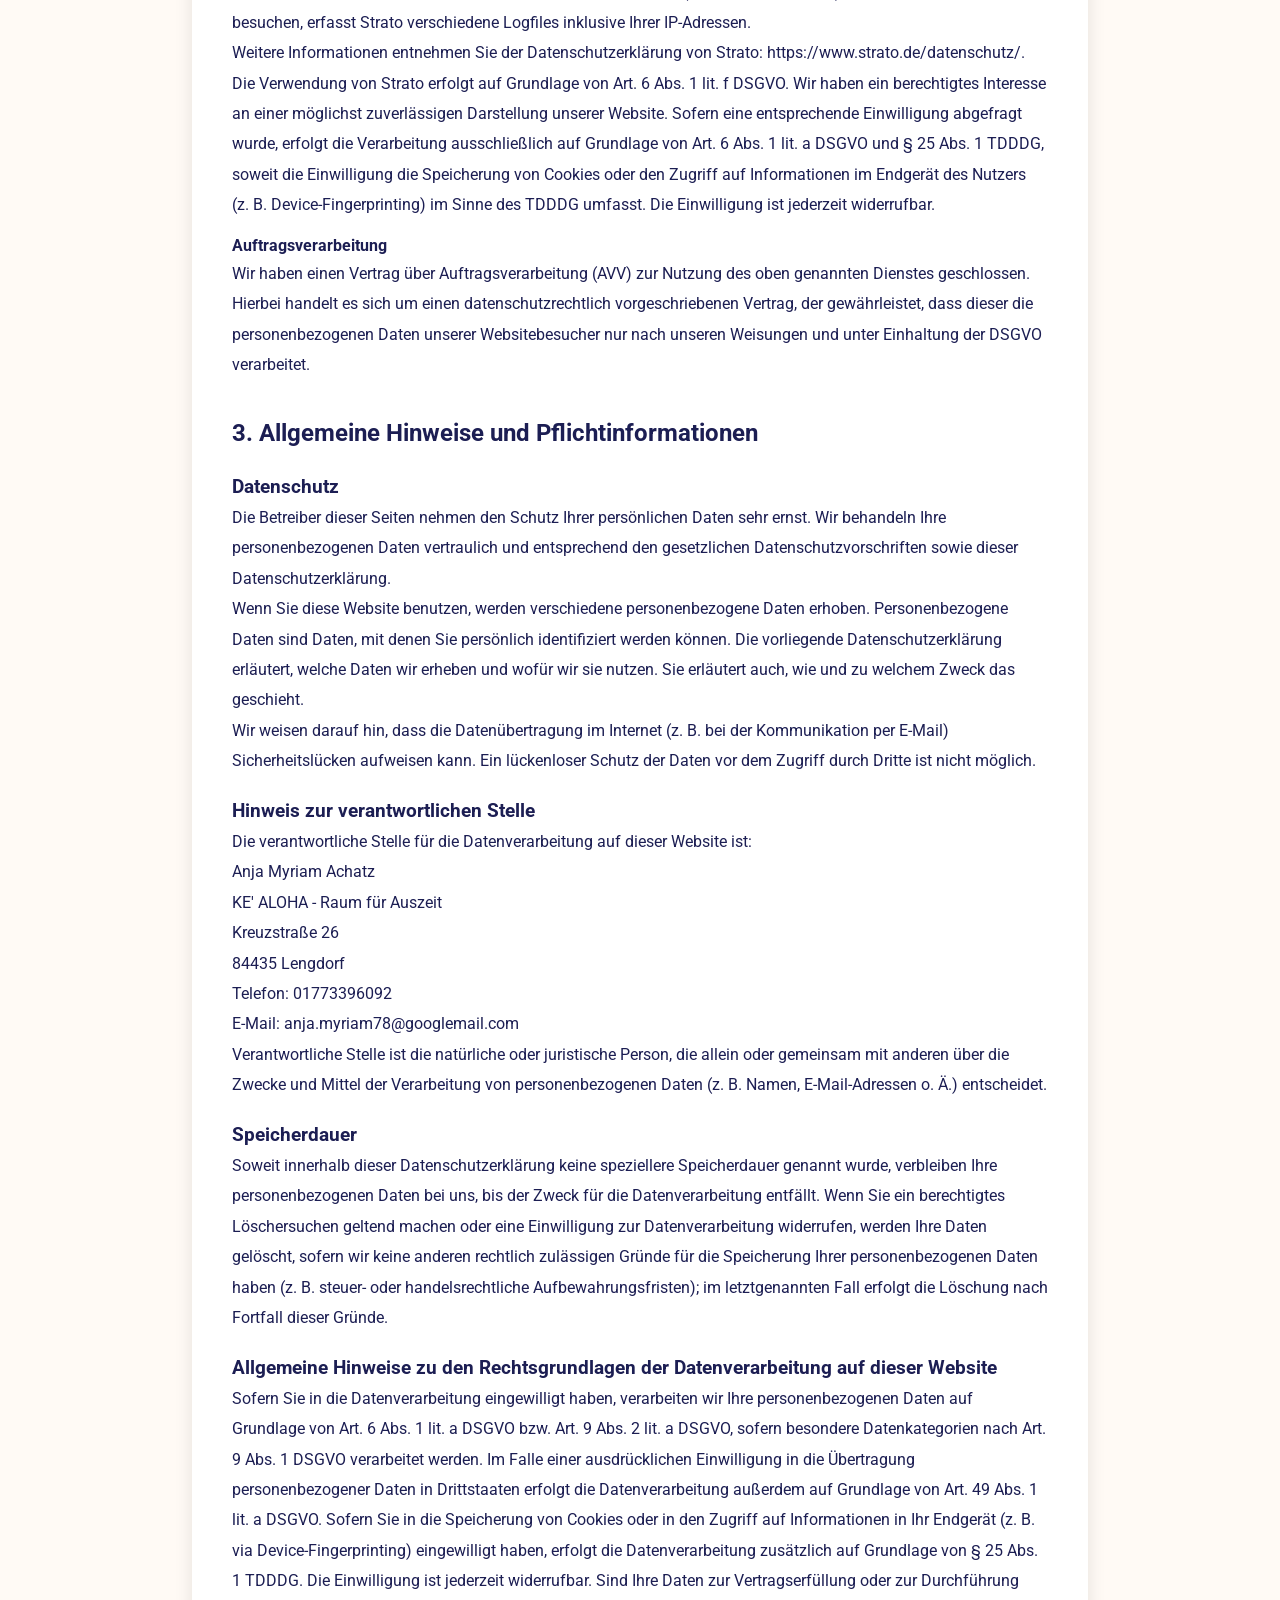
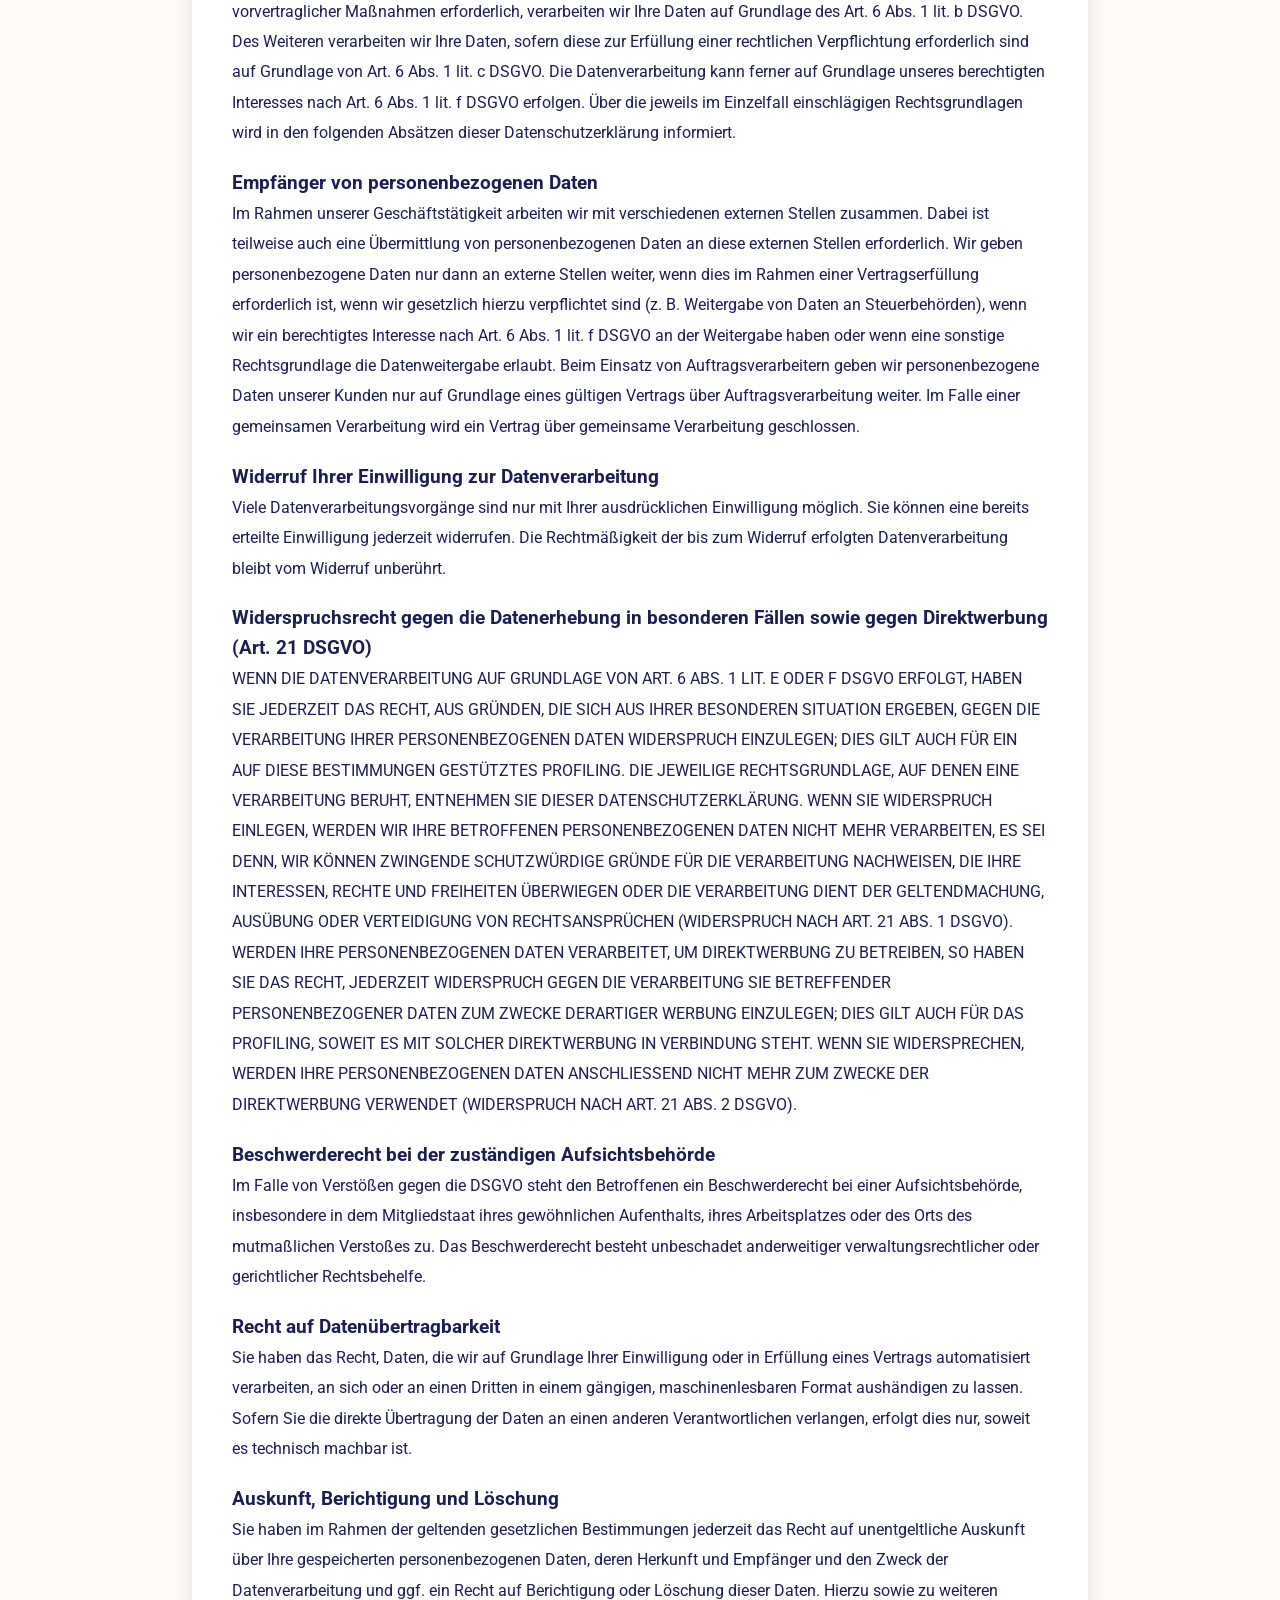
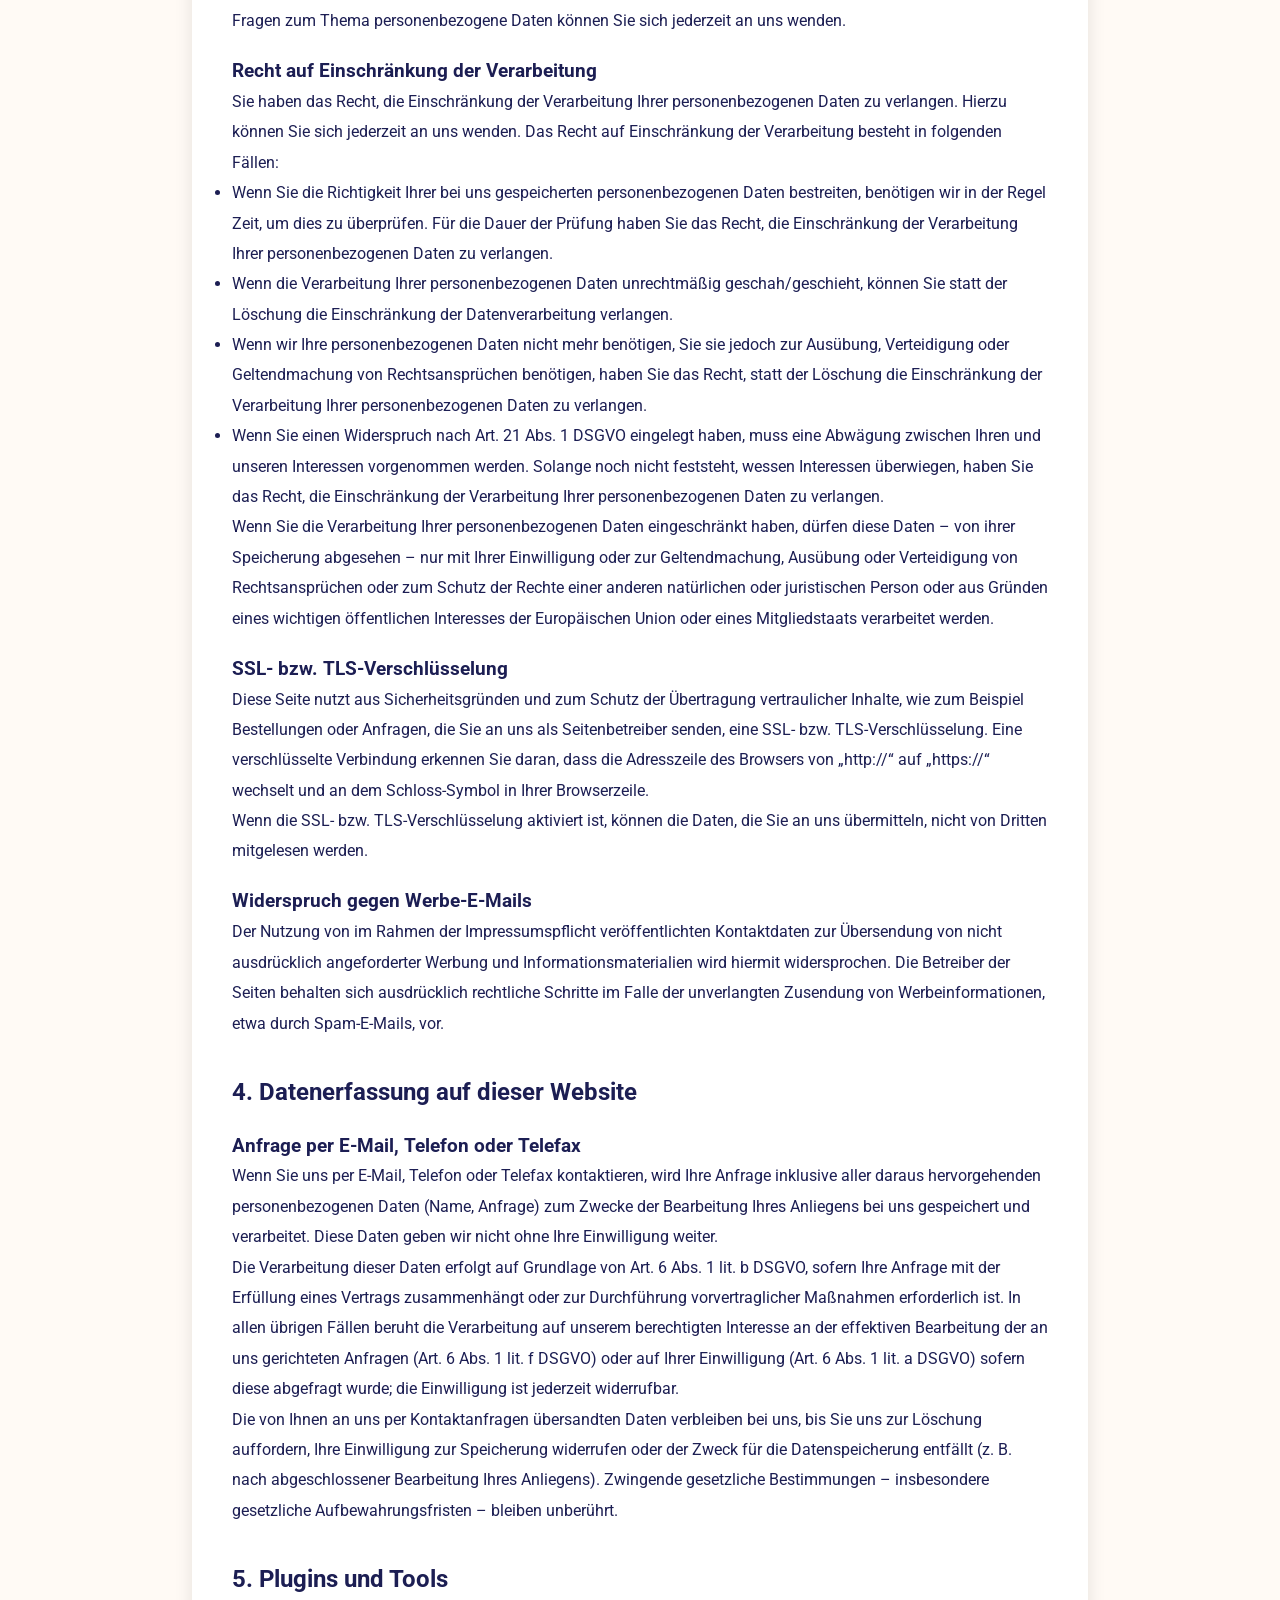
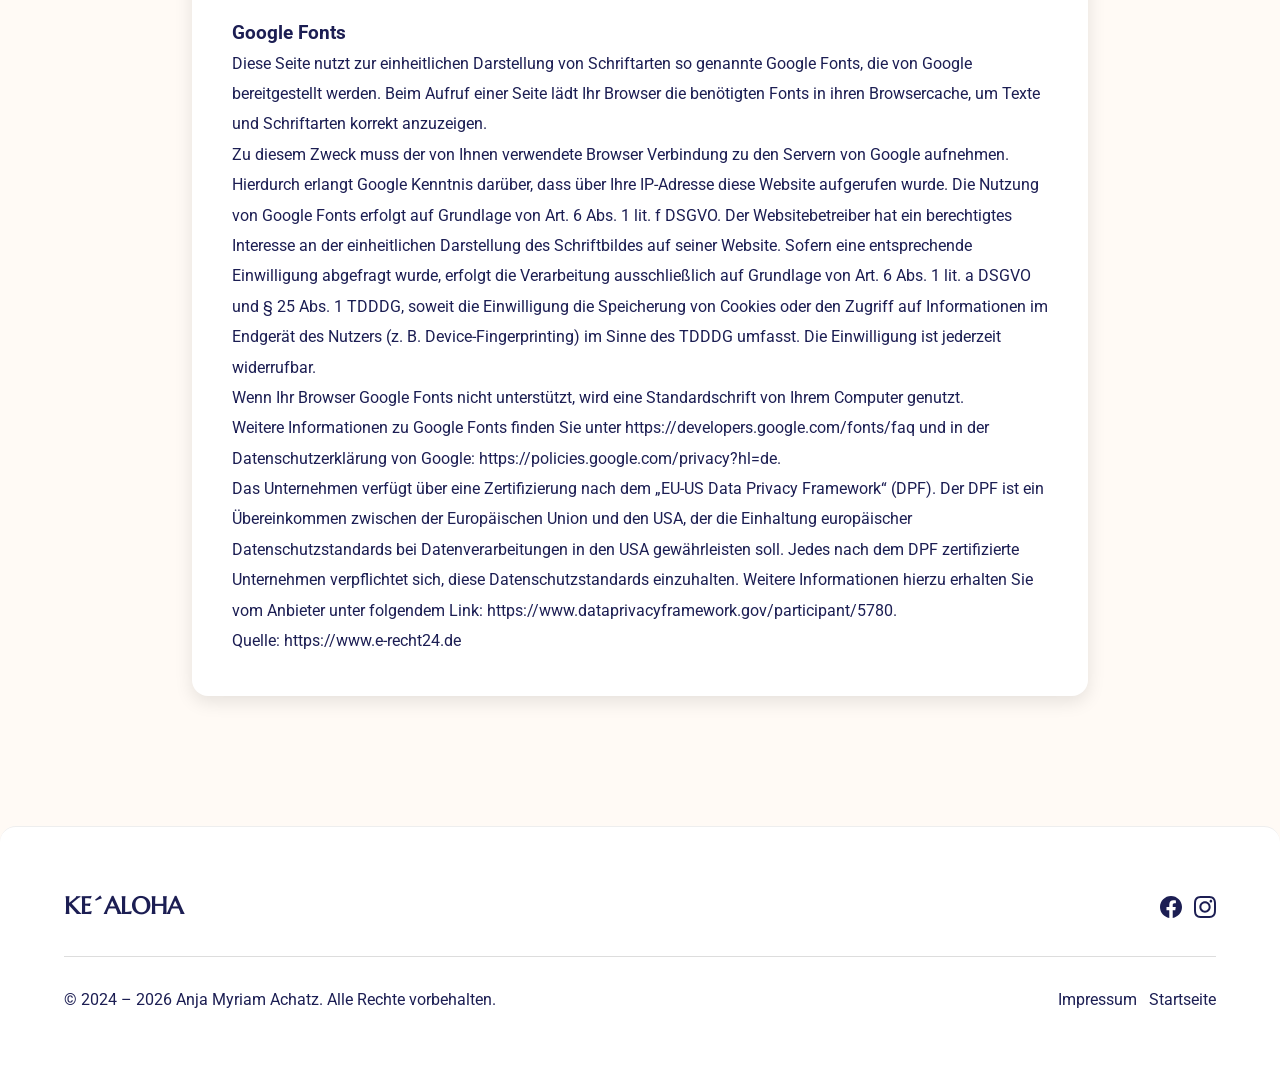
==== commit a5f990b8: "fix" ====
--- a/datenschutz/index.html
+++ b/datenschutz/index.html
@@ -4,28 +4,16 @@
 <head>
     <meta charset="UTF-8">
     <meta name="viewport" content="width=device-width, initial-scale=1.0">
-    <title>KE´ALOHA – Raum für Auszeit</title>
+    <title>Datenschutz | KE´ALOHA – Lengdorf</title>
     <link rel="icon" type="image/png" href="../assets/images/aloha.jpg">
     <link rel="stylesheet" href="../assets/style/style.css">
     <link href='https://unpkg.com/boxicons@2.1.4/css/boxicons.min.css' rel='stylesheet'>
     <link rel="preconnect" href="https://fonts.googleapis.com">
     <link rel="preconnect" href="https://fonts.gstatic.com" crossorigin>
     <link href="https://fonts.googleapis.com/css2?family=Inter:ital,opsz,wght@0,14..32,100..900;1,14..32,100..900&family=Marcellus&display=swap" rel="stylesheet">
-
     <style>
-        p {
-            margin: 0 !important;
-        }
-        h2{
-            margin: 5px 0 !important;
-        }
-        h3{
-            margin: 5px 0 !important;
-        }
-        h4{
-            margin: 5px 0 !important;
-        }
-        </style>
+        p { margin: 0 !important; }
+    </style>
 </head>
 
 <body>
@@ -46,7 +34,7 @@
             <i class='bx bx-menu'></i>
         </button>
     </nav>
-    <section class="data" id="main">
+    <section class="data data-imp" id="main">
         <div class="page-card">
             <h5>KE´ALOHA</h5>
             <h1 style="margin: 8px 0 20px;">Datenschutz&shy;erkl&auml;rung</h1>
@@ -200,7 +188,7 @@
         </div>
         <div class="separator"></div>
         <div class="bottom">
-            <p>© 2025-2026 Moritz Wendt. Alle Rechte vorbehalten.</p>
+            <p>© 2024 – 2026 Anja Myriam Achatz. Alle Rechte vorbehalten.</p>
             <div class="links">
                 <a href="../impressum/" style="padding-right: 8px;">Impressum</a>
                 <a href="../index.html">Startseite</a>
--- a/assets/style/style.css
+++ b/assets/style/style.css
@@ -31,6 +31,7 @@
     scroll-behavior: smooth;
     line-height: 1.6;
     padding-top: 80px;
+    overflow-x: hidden;
 }
 
 .main-data{
@@ -437,6 +438,13 @@
 .page-card p,
 .page-card li {
     line-height: 1.9;
+    overflow-wrap: break-word;
+    word-break: break-word;
+}
+
+.page-card a {
+    overflow-wrap: break-word;
+    word-break: break-all;
 }
 
 .page-card h2 { margin-top: 1.4em; }
@@ -691,7 +699,20 @@
     }
 
     .data{
-        padding: 100px 5%;
+        padding: 60px 5%;
+    }
+
+    .page-card {
+        padding: 28px 24px;
+    }
+
+    .room > div {
+        padding: 28px 24px;
+    }
+
+    .room {
+        padding: 50px 5% !important;
+        gap: 20px;
     }
 
     #menuButton {
@@ -734,6 +755,19 @@
     /* .about {
         text-align: center;
     } */
+
+    .page-card {
+        padding: 20px 16px;
+    }
+
+    .room > div {
+        padding: 20px 16px;
+    }
+
+    .room {
+        padding: 36px 4% !important;
+        gap: 16px;
+    }
 
     footer {
         text-align: center;
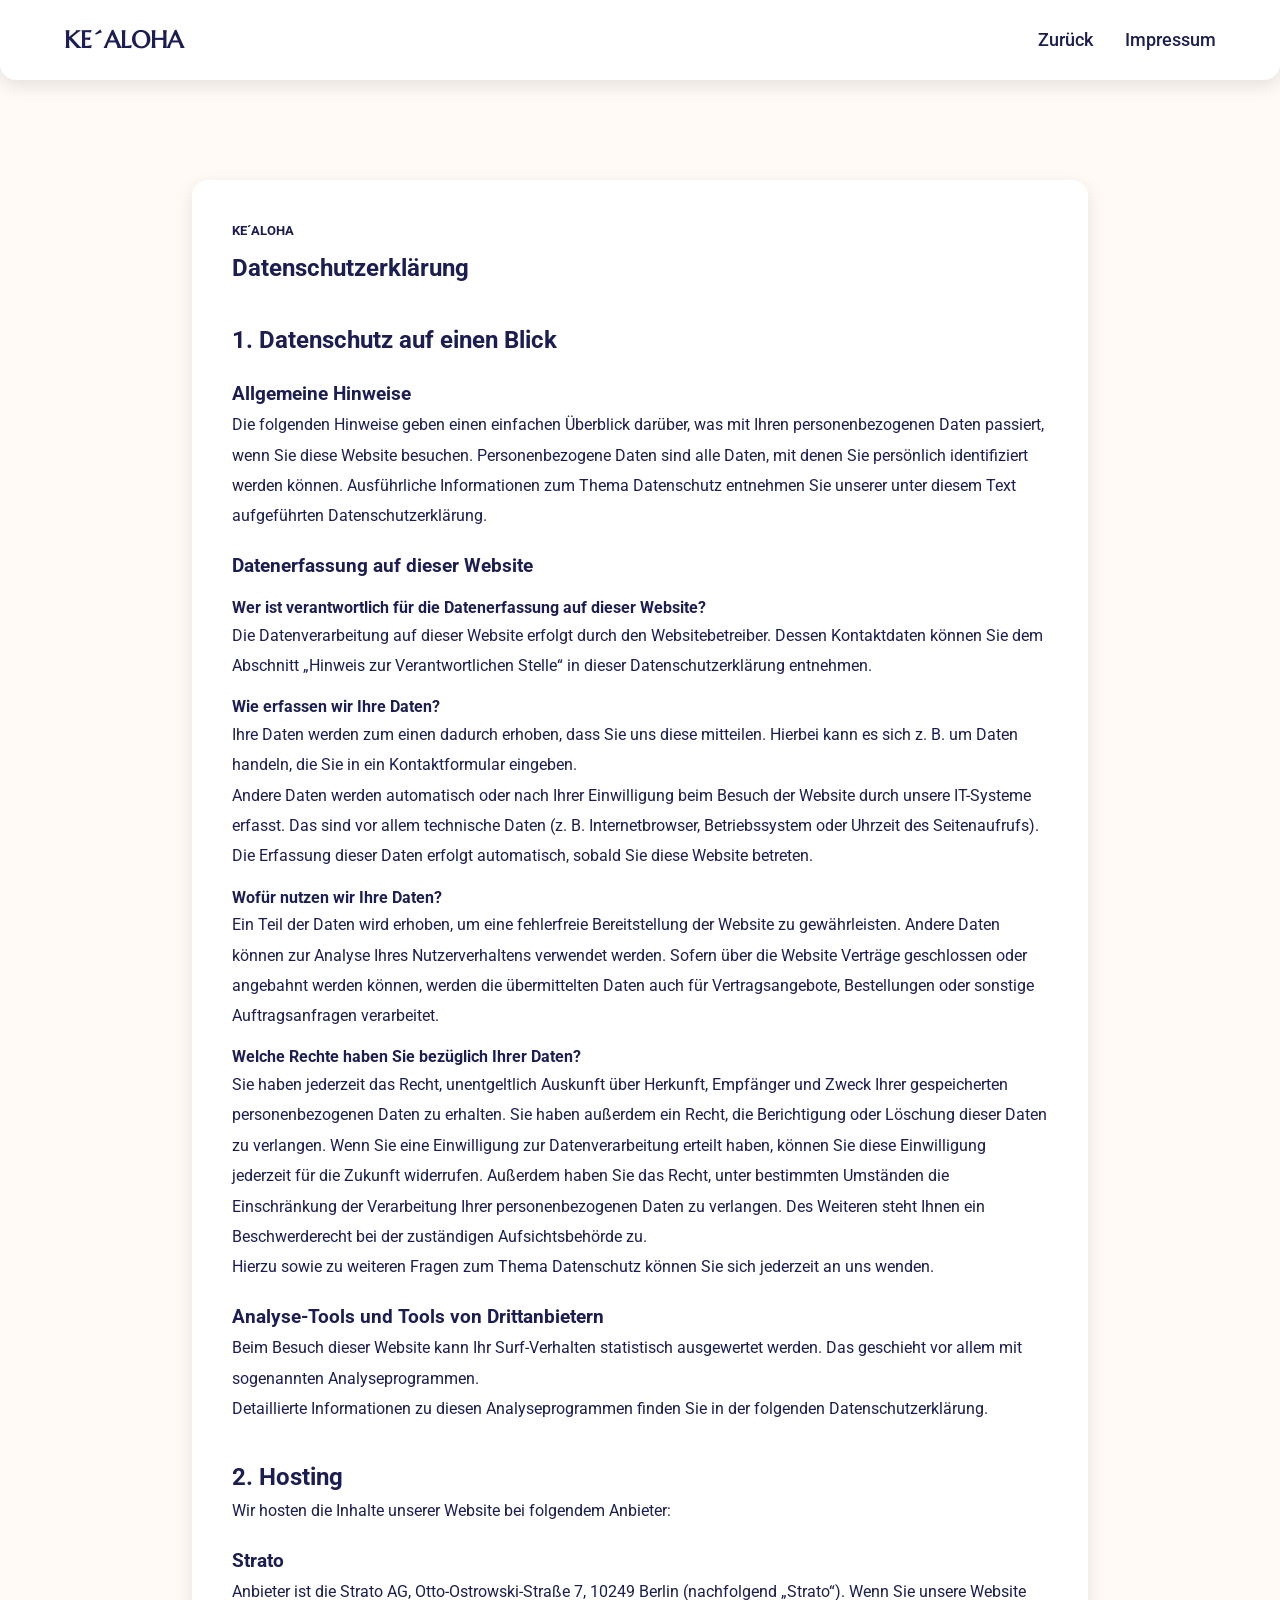
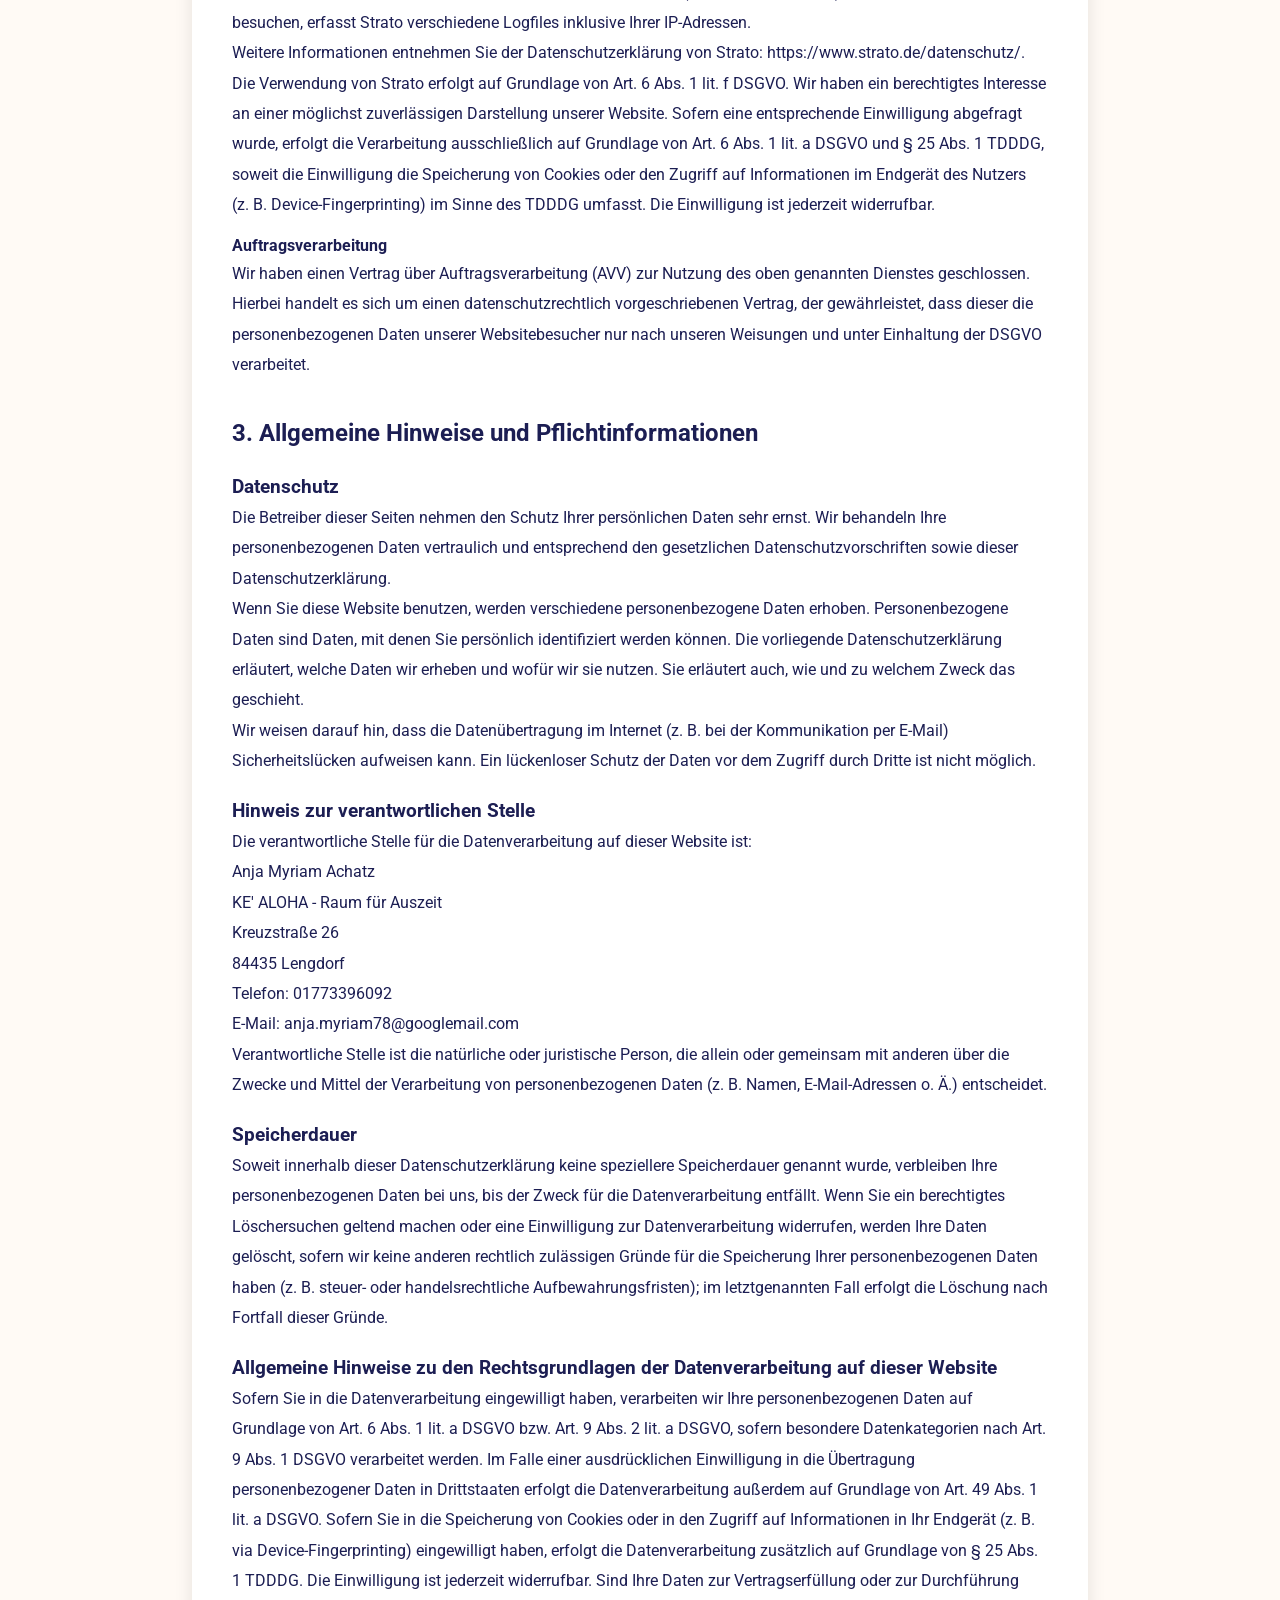
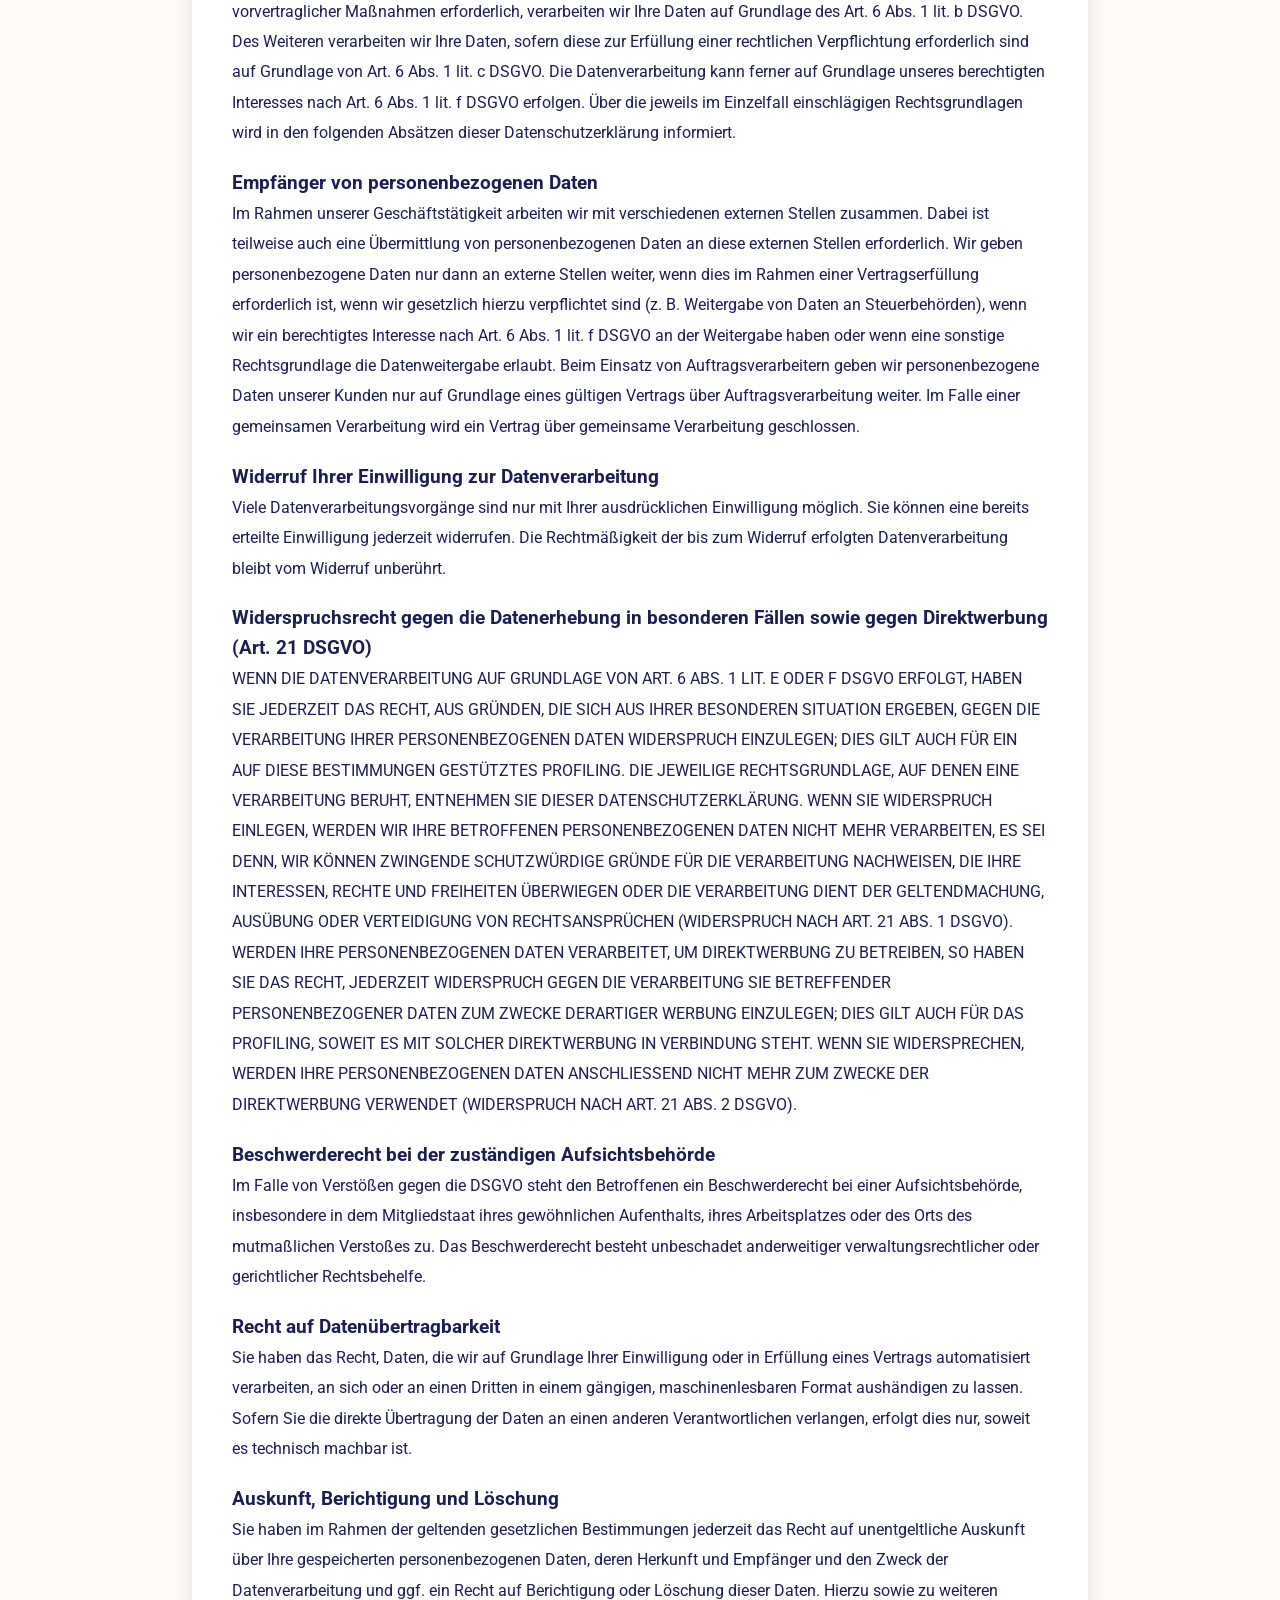
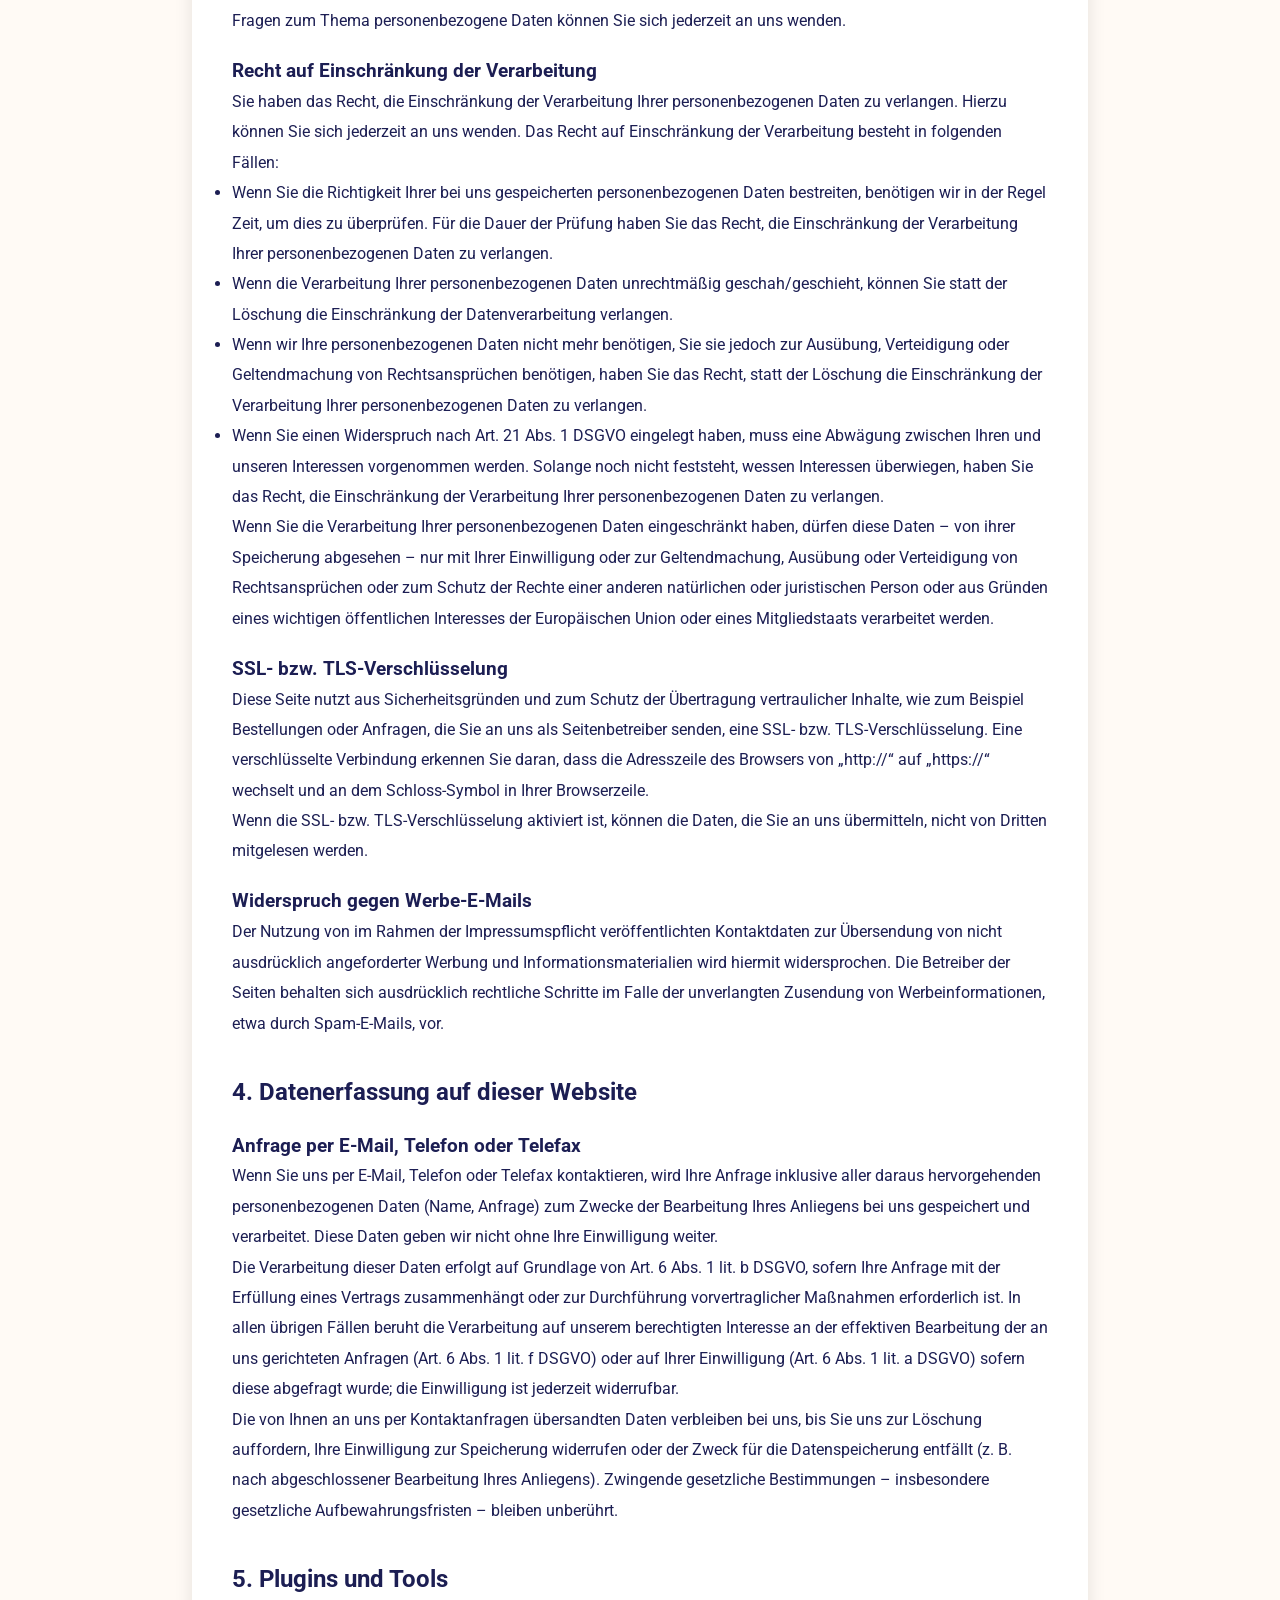
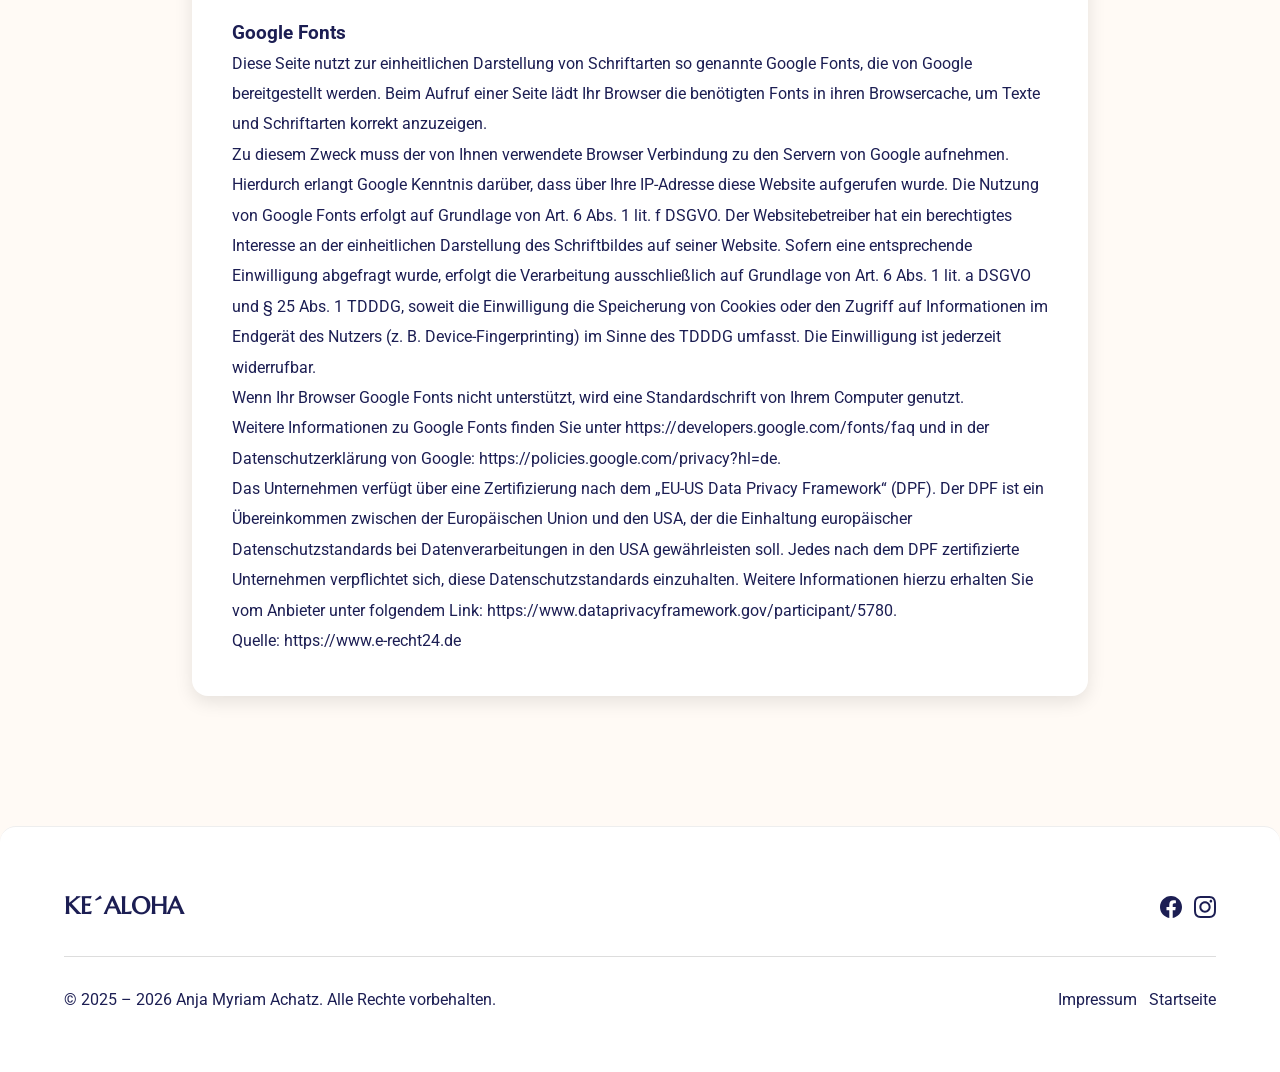
==== commit 21ad5cdc: "fixed copyright date" ====
--- a/datenschutz/index.html
+++ b/datenschutz/index.html
@@ -188,7 +188,7 @@
         </div>
         <div class="separator"></div>
         <div class="bottom">
-            <p>© 2024 – 2026 Anja Myriam Achatz. Alle Rechte vorbehalten.</p>
+            <p>© 2025 – 2026 Anja Myriam Achatz. Alle Rechte vorbehalten.</p>
             <div class="links">
                 <a href="../impressum/" style="padding-right: 8px;">Impressum</a>
                 <a href="../index.html">Startseite</a>
